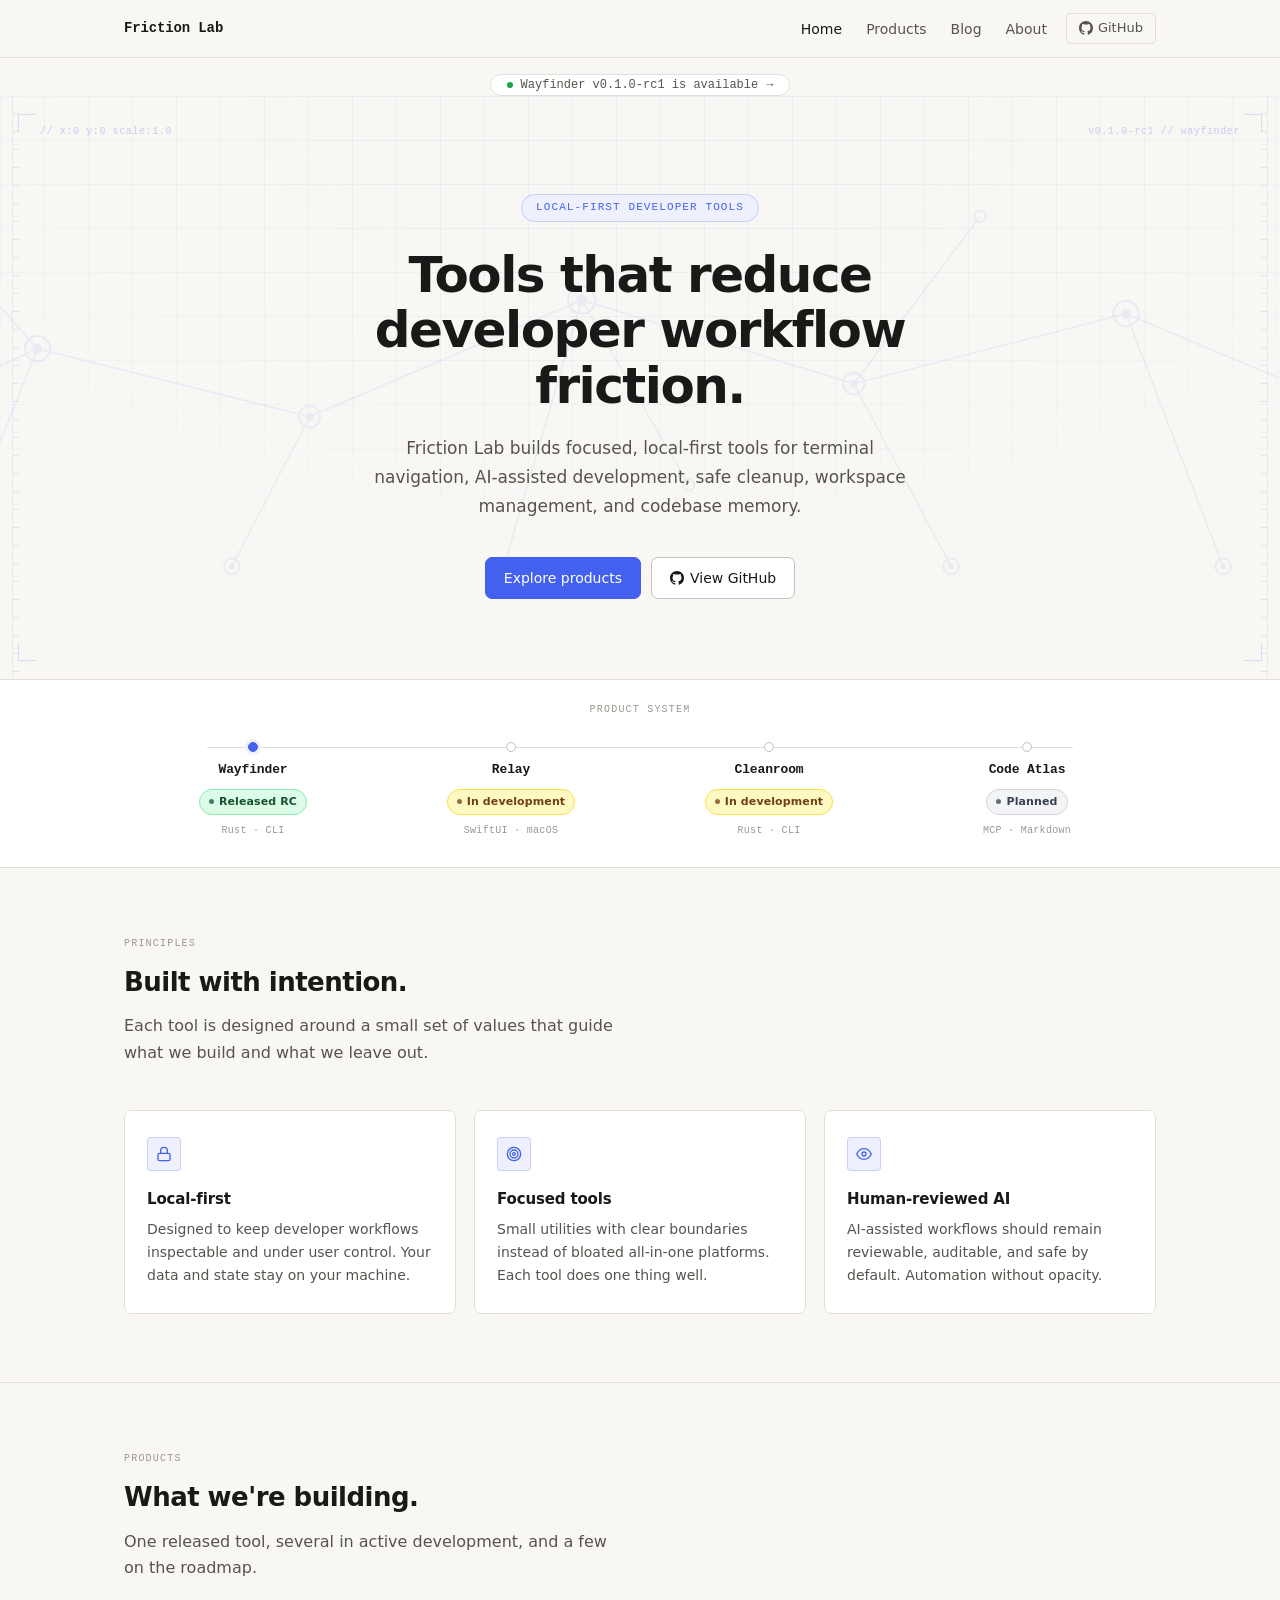
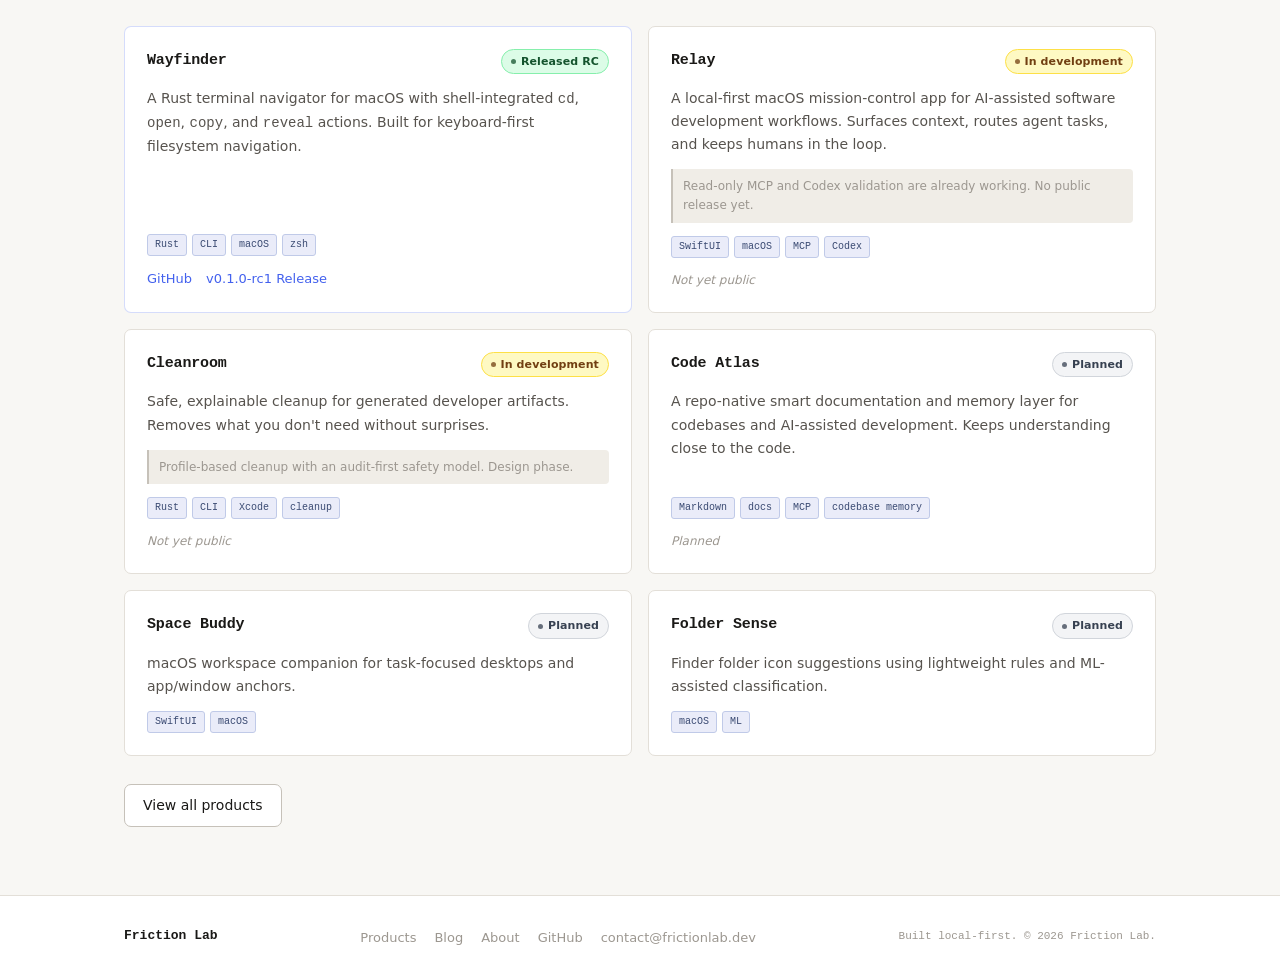
==== index.html @ 6452bd30 "Create Friction Lab static website foundation" ====
<!DOCTYPE html>
<html lang="en">
<head>
  <meta charset="UTF-8">
  <meta name="viewport" content="width=device-width, initial-scale=1.0">
  <meta name="description" content="Friction Lab builds focused, local-first developer tools for terminal navigation, AI-assisted development, safe cleanup, workspace management, and codebase memory.">
  <meta name="theme-color" content="#f8f7f4">
  <title>Friction Lab — Local-first developer tools</title>
  <link rel="icon" type="image/png" href="assets/img/favicon.png">
  <link rel="apple-touch-icon" href="assets/img/apple-touch-icon.png">
  <link rel="stylesheet" href="assets/css/styles.css">
</head>
<body>

  <!-- ===== Navigation ===== -->
  <nav class="site-nav" aria-label="Site navigation">
    <div class="container nav-inner">
      <a href="/" class="nav-brand">Friction Lab</a>

      <button class="nav-toggle" id="nav-toggle" aria-expanded="false" aria-label="Open menu">&#9776;</button>

      <ul class="nav-links" id="nav-links" role="list">
        <li><a href="/" class="active">Home</a></li>
        <li><a href="products/">Products</a></li>
        <li><a href="blog/">Blog</a></li>
        <li><a href="about/">About</a></li>
        <li>
          <a href="https://github.com/FrictionLab-Dev" class="nav-github" target="_blank" rel="noopener noreferrer">
            <svg width="14" height="14" viewBox="0 0 16 16" fill="currentColor" aria-hidden="true">
              <path d="M8 0C3.58 0 0 3.58 0 8c0 3.54 2.29 6.53 5.47 7.59.4.07.55-.17.55-.38 0-.19-.01-.82-.01-1.49-2.01.37-2.53-.49-2.69-.94-.09-.23-.48-.94-.82-1.13-.28-.15-.68-.52-.01-.53.63-.01 1.08.58 1.23.82.72 1.21 1.87.87 2.33.66.07-.52.28-.87.51-1.07-1.78-.2-3.64-.89-3.64-3.95 0-.87.31-1.59.82-2.15-.08-.2-.36-1.02.08-2.12 0 0 .67-.21 2.2.82.64-.18 1.32-.27 2-.27.68 0 1.36.09 2 .27 1.53-1.04 2.2-.82 2.2-.82.44 1.1.16 1.92.08 2.12.51.56.82 1.27.82 2.15 0 3.07-1.87 3.75-3.65 3.95.29.25.54.73.54 1.48 0 1.07-.01 1.93-.01 2.2 0 .21.15.46.55.38A8.013 8.013 0 0016 8c0-4.42-3.58-8-8-8z"/>
            </svg>
            GitHub
          </a>
        </li>
      </ul>
    </div>
  </nav>

  <!-- ===== Announcement Strip ===== -->
  <div class="announce-strip" role="banner">
    <a href="https://github.com/FrictionLab-Dev/wayfinder/releases/tag/v0.1.0-rc1"
       class="announce-strip-inner"
       target="_blank" rel="noopener noreferrer">
      <span class="announce-dot" aria-hidden="true"></span>
      Wayfinder v0.1.0-rc1 is available
      <span aria-hidden="true">→</span>
    </a>
  </div>

  <!-- ===== Hero ===== -->
  <header class="hero">
    <!-- Blueprint decorations -->
    <div class="hero-corner tl" aria-hidden="true"></div>
    <div class="hero-corner tr" aria-hidden="true"></div>
    <div class="hero-corner bl" aria-hidden="true"></div>
    <div class="hero-corner br" aria-hidden="true"></div>
    <span class="hero-dec top-left" aria-hidden="true">// x:0  y:0  scale:1.0</span>
    <span class="hero-dec top-right" aria-hidden="true">v0.1.0-rc1 // wayfinder</span>

    <!-- Side ruler tick marks -->
    <div class="hero-ruler-left" aria-hidden="true"></div>
    <div class="hero-ruler-right" aria-hidden="true"></div>

    <!-- Background workflow-node diagram -->
    <svg class="hero-bg-diagram" viewBox="0 0 1080 300" preserveAspectRatio="xMidYMid slice" aria-hidden="true" focusable="false">
      <g stroke="currentColor" stroke-width="0.8" fill="none">
        <line x1="100" y1="190" x2="230" y2="130"/>
        <line x1="230" y1="130" x2="370" y2="165"/>
        <line x1="370" y1="165" x2="510" y2="105"/>
        <line x1="510" y1="105" x2="650" y2="148"/>
        <line x1="650" y1="148" x2="790" y2="112"/>
        <line x1="790" y1="112" x2="940" y2="175"/>
        <line x1="230" y1="130" x2="185" y2="242"/>
        <line x1="370" y1="165" x2="330" y2="242"/>
        <line x1="510" y1="105" x2="470" y2="242"/>
        <line x1="650" y1="148" x2="700" y2="242"/>
        <line x1="790" y1="112" x2="840" y2="242"/>
        <line x1="230" y1="130" x2="170" y2="62"/>
        <line x1="650" y1="148" x2="715" y2="62"/>
        <line x1="510" y1="105" x2="565" y2="200"/>
      </g>
      <g stroke="currentColor" stroke-width="1" fill="none">
        <circle cx="100" cy="190" r="5.5"/>
        <circle cx="230" cy="130" r="6.5"/>
        <circle cx="370" cy="165" r="5.5"/>
        <circle cx="510" cy="105" r="7"/>
        <circle cx="650" cy="148" r="5.5"/>
        <circle cx="790" cy="112" r="6.5"/>
        <circle cx="940" cy="175" r="5.5"/>
        <circle cx="185" cy="242" r="4"/>
        <circle cx="330" cy="242" r="4"/>
        <circle cx="470" cy="242" r="4"/>
        <circle cx="700" cy="242" r="4"/>
        <circle cx="840" cy="242" r="4"/>
        <circle cx="170" cy="62"  r="3"/>
        <circle cx="715" cy="62"  r="3"/>
        <circle cx="565" cy="200" r="3"/>
      </g>
      <g fill="currentColor">
        <circle cx="100" cy="190" r="2"/>
        <circle cx="230" cy="130" r="2.5"/>
        <circle cx="370" cy="165" r="2"/>
        <circle cx="510" cy="105" r="3"/>
        <circle cx="650" cy="148" r="2"/>
        <circle cx="790" cy="112" r="2.5"/>
        <circle cx="940" cy="175" r="2"/>
        <circle cx="185" cy="242" r="1.5"/>
        <circle cx="330" cy="242" r="1.5"/>
        <circle cx="470" cy="242" r="1.5"/>
        <circle cx="700" cy="242" r="1.5"/>
        <circle cx="840" cy="242" r="1.5"/>
      </g>
    </svg>

    <div class="container">
      <div class="hero-inner">
        <span class="hero-eyebrow">local-first developer tools</span>
        <h1>Tools that reduce developer workflow friction.</h1>
        <p class="hero-sub">
          Friction Lab builds focused, local-first tools for terminal navigation,
          AI&#8209;assisted development, safe cleanup, workspace management,
          and codebase memory.
        </p>
        <div class="hero-actions">
          <a href="products/" class="btn btn-primary">Explore products</a>
          <a href="https://github.com/FrictionLab-Dev" class="btn btn-secondary" target="_blank" rel="noopener noreferrer">
            <svg width="14" height="14" viewBox="0 0 16 16" fill="currentColor" aria-hidden="true">
              <path d="M8 0C3.58 0 0 3.58 0 8c0 3.54 2.29 6.53 5.47 7.59.4.07.55-.17.55-.38 0-.19-.01-.82-.01-1.49-2.01.37-2.53-.49-2.69-.94-.09-.23-.48-.94-.82-1.13-.28-.15-.68-.52-.01-.53.63-.01 1.08.58 1.23.82.72 1.21 1.87.87 2.33.66.07-.52.28-.87.51-1.07-1.78-.2-3.64-.89-3.64-3.95 0-.87.31-1.59.82-2.15-.08-.2-.36-1.02.08-2.12 0 0 .67-.21 2.2.82.64-.18 1.32-.27 2-.27.68 0 1.36.09 2 .27 1.53-1.04 2.2-.82 2.2-.82.44 1.1.16 1.92.08 2.12.51.56.82 1.27.82 2.15 0 3.07-1.87 3.75-3.65 3.95.29.25.54.73.54 1.48 0 1.07-.01 1.93-.01 2.2 0 .21.15.46.55.38A8.013 8.013 0 0016 8c0-4.42-3.58-8-8-8z"/>
            </svg>
            View GitHub
          </a>
        </div>
      </div>
    </div>
  </header>

  <!-- ===== Toolchain Band ===== -->
  <section class="toolchain-band" aria-label="Product system overview">
    <div class="container">
      <p class="toolchain-label">Product system</p>
      <div class="toolchain-track">
        <div class="toolchain-track-line" aria-hidden="true"></div>
        <div class="toolchain-nodes" role="list">

          <div class="toolchain-node tc-released" role="listitem">
            <div class="tc-dot" aria-hidden="true"></div>
            <span class="tc-name">Wayfinder</span>
            <span class="pill pill-rc">Released RC</span>
            <span class="tc-type">Rust · CLI</span>
          </div>

          <div class="toolchain-node" role="listitem">
            <div class="tc-dot" aria-hidden="true"></div>
            <span class="tc-name">Relay</span>
            <span class="pill pill-dev">In development</span>
            <span class="tc-type">SwiftUI · macOS</span>
          </div>

          <div class="toolchain-node" role="listitem">
            <div class="tc-dot" aria-hidden="true"></div>
            <span class="tc-name">Cleanroom</span>
            <span class="pill pill-dev">In development</span>
            <span class="tc-type">Rust · CLI</span>
          </div>

          <div class="toolchain-node" role="listitem">
            <div class="tc-dot" aria-hidden="true"></div>
            <span class="tc-name">Code Atlas</span>
            <span class="pill pill-planned">Planned</span>
            <span class="tc-type">MCP · Markdown</span>
          </div>

        </div>
      </div>
    </div>
  </section>

  <main>

    <!-- ===== Principles ===== -->
    <section class="section">
      <div class="container">
        <p class="section-label">Principles</p>
        <h2 class="section-title">Built with intention.</h2>
        <p class="section-sub">Each tool is designed around a small set of values that guide what we build and what we leave out.</p>

        <div class="principles-grid">

          <article class="principle-card">
            <div class="principle-icon" aria-hidden="true">
              <!-- Lock icon -->
              <svg width="16" height="16" viewBox="0 0 24 24" fill="none" stroke="currentColor" stroke-width="2" stroke-linecap="round" stroke-linejoin="round">
                <rect x="3" y="11" width="18" height="11" rx="2" ry="2"/>
                <path d="M7 11V7a5 5 0 0 1 10 0v4"/>
              </svg>
            </div>
            <h3 class="principle-title">Local-first</h3>
            <p class="principle-desc">Designed to keep developer workflows inspectable and under user control. Your data and state stay on your machine.</p>
          </article>

          <article class="principle-card">
            <div class="principle-icon" aria-hidden="true">
              <!-- Target icon -->
              <svg width="16" height="16" viewBox="0 0 24 24" fill="none" stroke="currentColor" stroke-width="2" stroke-linecap="round" stroke-linejoin="round">
                <circle cx="12" cy="12" r="10"/>
                <circle cx="12" cy="12" r="6"/>
                <circle cx="12" cy="12" r="2"/>
              </svg>
            </div>
            <h3 class="principle-title">Focused tools</h3>
            <p class="principle-desc">Small utilities with clear boundaries instead of bloated all-in-one platforms. Each tool does one thing well.</p>
          </article>

          <article class="principle-card">
            <div class="principle-icon" aria-hidden="true">
              <!-- Eye / review icon -->
              <svg width="16" height="16" viewBox="0 0 24 24" fill="none" stroke="currentColor" stroke-width="2" stroke-linecap="round" stroke-linejoin="round">
                <path d="M1 12s4-8 11-8 11 8 11 8-4 8-11 8-11-8-11-8z"/>
                <circle cx="12" cy="12" r="3"/>
              </svg>
            </div>
            <h3 class="principle-title">Human-reviewed AI</h3>
            <p class="principle-desc">AI-assisted workflows should remain reviewable, auditable, and safe by default. Automation without opacity.</p>
          </article>

        </div>
      </div>
    </section>

    <!-- ===== Products ===== -->
    <section class="section">
      <div class="container">
        <p class="section-label">Products</p>
        <h2 class="section-title">What we're building.</h2>
        <p class="section-sub">One released tool, several in active development, and a few on the roadmap.</p>

        <!-- Main grid: Wayfinder + Relay, then Cleanroom + Code Atlas -->
        <div class="product-grid">

          <!-- Wayfinder — Released RC -->
          <article class="product-card featured">
            <div class="card-head">
              <span class="product-name">Wayfinder</span>
              <span class="pill pill-rc">Released RC</span>
            </div>
            <p class="product-desc">
              A Rust terminal navigator for macOS with shell-integrated
              <code class="mono">cd</code>, <code class="mono">open</code>,
              <code class="mono">copy</code>, and <code class="mono">reveal</code> actions.
              Built for keyboard-first filesystem navigation.
            </p>
            <div class="product-tags">
              <span class="tag">Rust</span>
              <span class="tag">CLI</span>
              <span class="tag">macOS</span>
              <span class="tag">zsh</span>
            </div>
            <div class="product-links">
              <a href="https://github.com/FrictionLab-Dev/wayfinder" class="product-link" target="_blank" rel="noopener noreferrer">GitHub</a>
              <a href="https://github.com/FrictionLab-Dev/wayfinder/releases/tag/v0.1.0-rc1" class="product-link" target="_blank" rel="noopener noreferrer">v0.1.0&#8209;rc1 Release</a>
            </div>
          </article>

          <!-- Relay — In development -->
          <article class="product-card">
            <div class="card-head">
              <span class="product-name">Relay</span>
              <span class="pill pill-dev">In development</span>
            </div>
            <p class="product-desc">
              A local-first macOS mission-control app for AI-assisted software development workflows.
              Surfaces context, routes agent tasks, and keeps humans in the loop.
            </p>
            <p class="product-note">Read-only MCP and Codex validation are already working. No public release yet.</p>
            <div class="product-tags">
              <span class="tag">SwiftUI</span>
              <span class="tag">macOS</span>
              <span class="tag">MCP</span>
              <span class="tag">Codex</span>
            </div>
            <div class="product-links">
              <span class="product-link-muted">Not yet public</span>
            </div>
          </article>

          <!-- Cleanroom — In development -->
          <article class="product-card">
            <div class="card-head">
              <span class="product-name">Cleanroom</span>
              <span class="pill pill-dev">In development</span>
            </div>
            <p class="product-desc">
              Safe, explainable cleanup for generated developer artifacts. Removes what you don't need without surprises.
            </p>
            <p class="product-note">Profile-based cleanup with an audit-first safety model. Design phase.</p>
            <div class="product-tags">
              <span class="tag">Rust</span>
              <span class="tag">CLI</span>
              <span class="tag">Xcode</span>
              <span class="tag">cleanup</span>
            </div>
            <div class="product-links">
              <span class="product-link-muted">Not yet public</span>
            </div>
          </article>

          <!-- Code Atlas — Planned -->
          <article class="product-card">
            <div class="card-head">
              <span class="product-name">Code Atlas</span>
              <span class="pill pill-planned">Planned</span>
            </div>
            <p class="product-desc">
              A repo-native smart documentation and memory layer for codebases and AI-assisted development.
              Keeps understanding close to the code.
            </p>
            <div class="product-tags">
              <span class="tag">Markdown</span>
              <span class="tag">docs</span>
              <span class="tag">MCP</span>
              <span class="tag">codebase memory</span>
            </div>
            <div class="product-links">
              <span class="product-link-muted">Planned</span>
            </div>
          </article>

        </div>

        <!-- Minor grid: Space Buddy + Folder Sense -->
        <div class="product-grid-minor">

          <article class="product-card">
            <div class="card-head">
              <span class="product-name">Space Buddy</span>
              <span class="pill pill-planned">Planned</span>
            </div>
            <p class="product-desc">
              macOS workspace companion for task-focused desktops and app/window anchors.
            </p>
            <div class="product-tags">
              <span class="tag">SwiftUI</span>
              <span class="tag">macOS</span>
            </div>
          </article>

          <article class="product-card">
            <div class="card-head">
              <span class="product-name">Folder Sense</span>
              <span class="pill pill-planned">Planned</span>
            </div>
            <p class="product-desc">
              Finder folder icon suggestions using lightweight rules and ML-assisted classification.
            </p>
            <div class="product-tags">
              <span class="tag">macOS</span>
              <span class="tag">ML</span>
            </div>
          </article>

        </div>

        <p style="margin-top:28px;">
          <a href="products/" class="btn btn-secondary">View all products</a>
        </p>
      </div>
    </section>

  </main>

  <!-- ===== Footer ===== -->
  <footer class="site-footer">
    <div class="container footer-inner">
      <span class="footer-brand">Friction Lab</span>
      <ul class="footer-links" role="list">
        <li><a href="products/">Products</a></li>
        <li><a href="blog/">Blog</a></li>
        <li><a href="about/">About</a></li>
        <li><a href="https://github.com/FrictionLab-Dev" target="_blank" rel="noopener noreferrer">GitHub</a></li>
        <li><a href="mailto:contact@frictionlab.dev">contact@frictionlab.dev</a></li>
      </ul>
      <p class="footer-meta">Built local-first. &copy; 2026 Friction Lab.</p>
    </div>
  </footer>

  <script src="assets/js/main.js"></script>
</body>
</html>
---- assets/css/styles.css ----
/* =========================================
   Friction Lab — styles.css
   Shared stylesheet for frictionlab.dev
   ========================================= */

:root {
  /* Surfaces */
  --bg:           #f8f7f4;
  --surface:      #ffffff;
  --surface-alt:  #f0ede7;

  /* Borders */
  --border:       #e3dfd8;
  --border-strong:#c6c1b9;

  /* Text */
  --text-primary:   #1a1917;
  --text-secondary: #57534e;
  --text-muted:     #9c9790;

  /* Accent */
  --accent:        #4361ee;
  --accent-hover:  #3451d4;
  --accent-subtle: #eef0fd;
  --accent-border: rgba(67, 97, 238, 0.22);

  /* Grid overlay */
  --grid-line: rgba(67, 97, 238, 0.065);

  /* Status — Released RC */
  --rc-bg:     #dcfce7;
  --rc-text:   #14532d;
  --rc-border: #86efac;

  /* Status — In development */
  --dev-bg:     #fef9c3;
  --dev-text:   #713f12;
  --dev-border: #fde047;

  /* Status — Planned */
  --planned-bg:     #f3f4f6;
  --planned-text:   #374151;
  --planned-border: #d1d5db;

  /* Typography */
  --font-sans: -apple-system, BlinkMacSystemFont, 'Segoe UI', system-ui, sans-serif;
  --font-mono: 'SF Mono', 'Fira Code', 'Cascadia Code', Menlo, monospace;

  /* Shape */
  --radius:    7px;
  --radius-sm: 4px;

  /* Layout */
  --max-w:  1080px;
  --nav-h:  58px;
}

/* ---- Reset ---- */
*, *::before, *::after { box-sizing: border-box; margin: 0; padding: 0; }
html { scroll-behavior: smooth; }
body {
  font-family: var(--font-sans);
  font-size: 16px;
  line-height: 1.6;
  color: var(--text-primary);
  background: var(--bg);
  -webkit-font-smoothing: antialiased;
}
img   { max-width: 100%; display: block; }
ul    { list-style: none; }
a     { color: var(--accent); text-decoration: none; }
a:hover { text-decoration: underline; }

/* ---- Container ---- */
.container {
  max-width: var(--max-w);
  margin: 0 auto;
  padding: 0 24px;
}

/* ==================
   Navigation
   ================== */
.site-nav {
  height: var(--nav-h);
  background: rgba(248, 247, 244, 0.94);
  backdrop-filter: blur(10px);
  -webkit-backdrop-filter: blur(10px);
  border-bottom: 1px solid var(--border);
  position: sticky;
  top: 0;
  z-index: 200;
}
.nav-inner {
  display: flex;
  align-items: center;
  justify-content: space-between;
  height: 100%;
}

.nav-brand {
  font-family: var(--font-mono);
  font-size: 14px;
  font-weight: 600;
  color: var(--text-primary);
  letter-spacing: -0.01em;
  flex-shrink: 0;
}
.nav-brand:hover { text-decoration: none; color: var(--accent); }

.nav-links {
  display: flex;
  align-items: center;
  gap: 2px;
}
.nav-links a {
  font-size: 14px;
  color: var(--text-secondary);
  padding: 5px 11px;
  border-radius: var(--radius-sm);
  transition: color 0.12s, background 0.12s;
}
.nav-links a:hover {
  color: var(--text-primary);
  background: var(--surface-alt);
  text-decoration: none;
}
.nav-links a.active {
  color: var(--text-primary);
  font-weight: 500;
}
.nav-github {
  display: inline-flex !important;
  align-items: center;
  gap: 5px;
  border: 1px solid var(--border) !important;
  border-radius: var(--radius-sm) !important;
  padding: 4px 12px !important;
  font-size: 13px !important;
  margin-left: 6px;
  transition: border-color 0.12s;
}
.nav-github:hover { border-color: var(--border-strong) !important; }
.nav-github svg  { flex-shrink: 0; }

.nav-toggle {
  display: none;
  background: none;
  border: 1px solid var(--border);
  border-radius: var(--radius-sm);
  cursor: pointer;
  padding: 6px 9px;
  color: var(--text-primary);
  line-height: 1;
}

/* ==================
   Announcement Strip
   ================== */
.announce-strip {
  background: transparent;
  padding: 12px 0 0;
  text-align: center;
}
.announce-strip-inner {
  display: inline-flex;
  align-items: center;
  gap: 8px;
  font-family: var(--font-mono);
  font-size: 12px;
  color: var(--text-secondary);
  padding: 4px 16px;
  border: 1px solid var(--border);
  border-radius: 20px;
  background: var(--surface);
  text-decoration: none;
  transition: border-color 0.13s, color 0.13s, background 0.13s;
  line-height: 1;
}
.announce-strip-inner:hover {
  border-color: rgba(67, 97, 238, 0.35);
  background: var(--accent-subtle);
  color: var(--accent);
  text-decoration: none;
}
.announce-dot {
  display: inline-block;
  width: 6px;
  height: 6px;
  border-radius: 50%;
  background: #16a34a;
  flex-shrink: 0;
}

/* ==================
   Hero
   ================== */
.hero {
  padding: 96px 0 80px;
  position: relative;
  overflow: hidden;
  border-bottom: 1px solid var(--border);
}

/* Blueprint grid */
.hero::before {
  content: '';
  position: absolute;
  inset: 0;
  background-image:
    linear-gradient(var(--grid-line) 1px, transparent 1px),
    linear-gradient(90deg, var(--grid-line) 1px, transparent 1px);
  background-size: 44px 44px;
  mask-image: radial-gradient(ellipse 85% 100% at 50% 0%, black 25%, transparent 100%);
  -webkit-mask-image: radial-gradient(ellipse 85% 100% at 50% 0%, black 25%, transparent 100%);
  pointer-events: none;
}

/* Corner bracket decorations */
.hero-corner {
  position: absolute;
  pointer-events: none;
  width: 18px;
  height: 18px;
  border-color: rgba(67, 97, 238, 0.18);
  border-style: solid;
}
.hero-corner.tl { top: 18px; left: 18px; border-width: 1px 0 0 1px; }
.hero-corner.tr { top: 18px; right: 18px; border-width: 1px 1px 0 0; }
.hero-corner.bl { bottom: 18px; left: 18px; border-width: 0 0 1px 1px; }
.hero-corner.br { bottom: 18px; right: 18px; border-width: 0 1px 1px 0; }

/* Background workflow-node diagram */
.hero-bg-diagram {
  position: absolute;
  inset: 0;
  width: 100%;
  height: 100%;
  color: var(--accent);
  opacity: 0.08;
  pointer-events: none;
  z-index: 0;
}

/* Side ruler tick marks */
.hero-ruler-left,
.hero-ruler-right {
  position: absolute;
  top: 0;
  bottom: 0;
  width: 0;
  pointer-events: none;
  z-index: 0;
}
.hero-ruler-left  { left: 12px; }
.hero-ruler-right { right: 12px; }

.hero-ruler-left::before,
.hero-ruler-right::before {
  content: '';
  position: absolute;
  top: 0;
  bottom: 0;
  width: 1px;
  background: rgba(67, 97, 238, 0.09);
}
.hero-ruler-left::before  { left: 0; }
.hero-ruler-right::before { right: 0; }

.hero-ruler-left::after,
.hero-ruler-right::after {
  content: '';
  position: absolute;
  top: 0;
  bottom: 0;
  width: 6px;
  background-image: repeating-linear-gradient(
    to bottom,
    transparent 0px,
    transparent 17px,
    rgba(67, 97, 238, 0.13) 17px,
    rgba(67, 97, 238, 0.13) 18px
  );
}
.hero-ruler-left::after  { left: 1px; }
.hero-ruler-right::after { right: 1px; }

/* Engineering label decorations */
.hero-dec {
  position: absolute;
  pointer-events: none;
  font-family: var(--font-mono);
  font-size: 10px;
  color: rgba(67, 97, 238, 0.28);
  letter-spacing: 0.06em;
  user-select: none;
}
.hero-dec.top-left  { top: 28px; left: 40px; }
.hero-dec.top-right { top: 28px; right: 40px; }

.hero-inner {
  position: relative;
  z-index: 1;
  text-align: center;
  max-width: 700px;
  margin: 0 auto;
}
.hero-eyebrow {
  display: inline-block;
  font-family: var(--font-mono);
  font-size: 11px;
  letter-spacing: 0.1em;
  text-transform: uppercase;
  color: var(--accent);
  background: var(--accent-subtle);
  border: 1px solid var(--accent-border);
  border-radius: 20px;
  padding: 4px 14px;
  margin-bottom: 26px;
}
.hero h1 {
  font-size: clamp(30px, 4.6vw, 50px);
  font-weight: 700;
  letter-spacing: -0.03em;
  line-height: 1.11;
  color: var(--text-primary);
  margin-bottom: 20px;
}
.hero-sub {
  font-size: 17px;
  line-height: 1.7;
  color: var(--text-secondary);
  max-width: 540px;
  margin: 0 auto 36px;
}
.hero-actions {
  display: flex;
  gap: 10px;
  justify-content: center;
  flex-wrap: wrap;
}

/* ==================
   Buttons
   ================== */
.btn {
  display: inline-flex;
  align-items: center;
  gap: 6px;
  padding: 9px 18px;
  border-radius: var(--radius);
  font-size: 14px;
  font-weight: 500;
  cursor: pointer;
  transition: background 0.12s, border-color 0.12s, color 0.12s;
  text-decoration: none;
  border: 1px solid transparent;
}
.btn:hover { text-decoration: none; }
.btn-primary {
  background: var(--accent);
  color: #fff;
  border-color: var(--accent);
}
.btn-primary:hover { background: var(--accent-hover); border-color: var(--accent-hover); }
.btn-secondary {
  background: var(--surface);
  color: var(--text-primary);
  border-color: var(--border-strong);
}
.btn-secondary:hover { background: var(--surface-alt); }

/* ==================
   Sections
   ================== */
.section { padding: 68px 0; }
.section + .section { border-top: 1px solid var(--border); }

.section-label {
  font-family: var(--font-mono);
  font-size: 10px;
  letter-spacing: 0.12em;
  text-transform: uppercase;
  color: var(--text-muted);
  margin-bottom: 10px;
}
.section-title {
  font-size: 26px;
  font-weight: 700;
  letter-spacing: -0.02em;
  color: var(--text-primary);
  margin-bottom: 10px;
}
.section-sub {
  font-size: 16px;
  color: var(--text-secondary);
  max-width: 500px;
  margin-bottom: 44px;
  line-height: 1.65;
}

/* ==================
   Status Pills
   ================== */
.pill {
  display: inline-flex;
  align-items: center;
  gap: 5px;
  font-size: 11px;
  font-weight: 600;
  letter-spacing: 0.01em;
  padding: 3px 9px;
  border-radius: 20px;
  white-space: nowrap;
  flex-shrink: 0;
}
.pill::before {
  content: '';
  width: 5px;
  height: 5px;
  border-radius: 50%;
  background: currentColor;
  opacity: 0.75;
}
.pill-rc      { background: var(--rc-bg);      color: var(--rc-text);      border: 1px solid var(--rc-border); }
.pill-dev     { background: var(--dev-bg);     color: var(--dev-text);     border: 1px solid var(--dev-border); }
.pill-planned { background: var(--planned-bg); color: var(--planned-text); border: 1px solid var(--planned-border); }

/* ==================
   Principle Cards
   ================== */
.principles-grid {
  display: grid;
  grid-template-columns: repeat(3, 1fr);
  gap: 18px;
}
.principle-card {
  background: var(--surface);
  border: 1px solid var(--border);
  border-radius: var(--radius);
  padding: 26px 22px;
}
.principle-icon {
  width: 34px;
  height: 34px;
  background: var(--accent-subtle);
  border: 1px solid var(--accent-border);
  border-radius: var(--radius-sm);
  margin-bottom: 16px;
  display: flex;
  align-items: center;
  justify-content: center;
  color: var(--accent);
}
.principle-title {
  font-size: 15px;
  font-weight: 600;
  color: var(--text-primary);
  letter-spacing: -0.01em;
  margin-bottom: 7px;
}
.principle-desc {
  font-size: 14px;
  line-height: 1.65;
  color: var(--text-secondary);
}

/* ==================
   Product Cards (home)
   ================== */
.product-grid {
  display: grid;
  grid-template-columns: repeat(2, 1fr);
  gap: 16px;
}
.product-grid-minor {
  display: grid;
  grid-template-columns: repeat(2, 1fr);
  gap: 16px;
  margin-top: 16px;
}
.product-card {
  background: var(--surface);
  border: 1px solid var(--border);
  border-radius: var(--radius);
  padding: 22px;
  display: flex;
  flex-direction: column;
  gap: 13px;
  transition: border-color 0.12s;
}
.product-card:hover { border-color: var(--border-strong); }

/* Featured (released) card gets a subtle accent tint */
.product-card.featured {
  border-color: var(--accent-border);
}
.product-card.featured:hover { border-color: rgba(67, 97, 238, 0.36); }

.card-head {
  display: flex;
  align-items: flex-start;
  justify-content: space-between;
  gap: 10px;
}
.product-name {
  font-family: var(--font-mono);
  font-size: 15px;
  font-weight: 600;
  color: var(--text-primary);
  letter-spacing: -0.01em;
}
.product-desc {
  font-size: 14px;
  line-height: 1.65;
  color: var(--text-secondary);
  flex: 1;
}
.product-note {
  font-size: 12px;
  color: var(--text-muted);
  padding: 8px 10px;
  background: var(--surface-alt);
  border-left: 2px solid var(--border-strong);
  border-radius: 0 var(--radius-sm) var(--radius-sm) 0;
  line-height: 1.55;
}
.product-tags {
  display: flex;
  flex-wrap: wrap;
  gap: 5px;
}
.tag {
  font-family: var(--font-mono);
  font-size: 10px;
  color: #3a4a72;
  background: #eaecf9;
  border: 1px solid #c0cae8;
  border-radius: 3px;
  padding: 2px 7px;
}
.product-links {
  display: flex;
  gap: 14px;
  align-items: center;
  flex-wrap: wrap;
  margin-top: auto;
}
.product-link { font-size: 13px; color: var(--accent); font-weight: 500; }
.product-link:hover { color: var(--accent-hover); }
.product-link-muted { font-size: 12px; color: var(--text-muted); font-style: italic; }

/* ==================
   Toolchain Band
   ================== */
.toolchain-band {
  background: var(--surface);
  border-bottom: 1px solid var(--border);
  padding: 22px 0 26px;
}
.toolchain-label {
  font-family: var(--font-mono);
  font-size: 10px;
  letter-spacing: 0.12em;
  text-transform: uppercase;
  color: var(--text-muted);
  text-align: center;
  margin-bottom: 20px;
}
.toolchain-track {
  position: relative;
  overflow-x: auto;
  padding-bottom: 2px;
}
.toolchain-track-line {
  position: absolute;
  top: 9px;
  left: 8%;
  right: 8%;
  height: 1px;
  background: var(--border);
  pointer-events: none;
}
.toolchain-nodes {
  display: flex;
  justify-content: center;
  gap: 0;
  min-width: 480px;
  padding-top: 4px;
}
.toolchain-node {
  display: flex;
  flex-direction: column;
  align-items: center;
  gap: 8px;
  flex: 1;
  padding: 0 8px;
}
.tc-dot {
  width: 10px;
  height: 10px;
  border-radius: 50%;
  border: 1.5px solid var(--border-strong);
  background: var(--surface);
  position: relative;
  z-index: 1;
  flex-shrink: 0;
}
.toolchain-node.tc-released .tc-dot {
  border-color: var(--accent);
  background: var(--accent);
  box-shadow: 0 0 0 3px var(--accent-subtle);
}
.tc-name {
  font-family: var(--font-mono);
  font-size: 13px;
  font-weight: 600;
  color: var(--text-primary);
  letter-spacing: -0.01em;
}
.tc-type {
  font-family: var(--font-mono);
  font-size: 10px;
  color: var(--text-muted);
  letter-spacing: 0.03em;
}

/* ==================
   Products Page — Detail Cards
   ================== */
.product-detail-card {
  background: var(--surface);
  border: 1px solid var(--border);
  border-radius: var(--radius);
  padding: 28px;
  display: flex;
  flex-direction: column;
  gap: 14px;
  transition: border-color 0.12s;
}
.product-detail-card + .product-detail-card { margin-top: 16px; }
.product-detail-card:hover { border-color: var(--border-strong); }
.product-detail-card.featured { border-color: var(--accent-border); }
.product-detail-card.featured:hover { border-color: rgba(67, 97, 238, 0.38); }

.product-detail-head {
  display: flex;
  align-items: center;
  gap: 14px;
  flex-wrap: wrap;
}
.product-detail-name {
  font-family: var(--font-mono);
  font-size: 18px;
  font-weight: 600;
  color: var(--text-primary);
  letter-spacing: -0.02em;
}
.product-detail-desc {
  font-size: 15px;
  line-height: 1.7;
  color: var(--text-secondary);
}
.product-detail-note {
  font-size: 13px;
  color: var(--text-muted);
  padding: 10px 14px;
  background: var(--surface-alt);
  border-left: 2px solid var(--border-strong);
  border-radius: 0 var(--radius-sm) var(--radius-sm) 0;
  line-height: 1.6;
}

/* ==================
   Page Hero (inner pages)
   ================== */
.page-hero {
  padding: 52px 0 44px;
  border-bottom: 1px solid var(--border);
  background: var(--surface);
}
.page-eyebrow {
  font-family: var(--font-mono);
  font-size: 10px;
  letter-spacing: 0.12em;
  text-transform: uppercase;
  color: var(--text-muted);
  margin-bottom: 10px;
}
.page-hero h1 {
  font-size: 34px;
  font-weight: 700;
  letter-spacing: -0.025em;
  color: var(--text-primary);
  margin-bottom: 10px;
}
.page-hero-sub {
  font-size: 16px;
  color: var(--text-secondary);
  max-width: 520px;
  line-height: 1.65;
}

/* ==================
   Blog
   ================== */
.blog-list { display: flex; flex-direction: column; }
.blog-item {
  background: var(--surface);
  border: 1px solid var(--border);
  border-radius: var(--radius);
  padding: 18px 22px;
  display: flex;
  align-items: center;
  justify-content: space-between;
  gap: 16px;
  margin-bottom: 8px;
  transition: border-color 0.12s;
}
.blog-item:hover { border-color: var(--border-strong); }
.blog-item-title {
  font-size: 15px;
  font-weight: 500;
  color: var(--text-primary);
  margin-bottom: 4px;
}
.blog-item-topic {
  font-size: 13px;
  color: var(--text-muted);
  font-family: var(--font-mono);
}
.badge-soon {
  display: inline-block;
  font-family: var(--font-mono);
  font-size: 10px;
  font-weight: 600;
  color: var(--text-muted);
  background: var(--surface-alt);
  border: 1px solid var(--border);
  border-radius: 3px;
  padding: 3px 9px;
  letter-spacing: 0.04em;
  text-transform: uppercase;
  white-space: nowrap;
}

/* ==================
   About
   ================== */
.about-layout {
  display: grid;
  grid-template-columns: 1.65fr 1fr;
  gap: 56px;
  align-items: start;
}
.about-content p {
  font-size: 16px;
  line-height: 1.8;
  color: var(--text-secondary);
  margin-bottom: 16px;
}
.about-content p:last-child { margin-bottom: 0; }
.about-sidebar-label {
  font-family: var(--font-mono);
  font-size: 10px;
  letter-spacing: 0.12em;
  text-transform: uppercase;
  color: var(--text-muted);
  margin-bottom: 14px;
}
.values-list {
  display: flex;
  flex-direction: column;
  gap: 10px;
  margin-bottom: 32px;
}
.values-list li {
  display: flex;
  align-items: flex-start;
  gap: 9px;
  font-size: 14px;
  color: var(--text-secondary);
  line-height: 1.5;
}
.values-list li::before {
  content: '—';
  color: var(--accent);
  font-family: var(--font-mono);
  flex-shrink: 0;
  margin-top: 1px;
}
.contact-block { margin-top: 36px; }
.contact-block p { font-size: 14px; color: var(--text-secondary); margin-bottom: 6px; }
.contact-block a { color: var(--accent); }

/* ==================
   Footer
   ================== */
.site-footer {
  border-top: 1px solid var(--border);
  background: var(--surface);
  padding: 28px 0;
}
.footer-inner {
  display: flex;
  align-items: center;
  justify-content: space-between;
  gap: 20px;
  flex-wrap: wrap;
}
.footer-brand {
  font-family: var(--font-mono);
  font-size: 13px;
  font-weight: 600;
  color: var(--text-primary);
}
.footer-links { display: flex; gap: 18px; }
.footer-links a { font-size: 13px; color: var(--text-muted); transition: color 0.12s; }
.footer-links a:hover { color: var(--text-primary); text-decoration: none; }
.footer-meta {
  font-family: var(--font-mono);
  font-size: 11px;
  color: var(--text-muted);
  text-align: right;
}

/* ==================
   Utilities
   ================== */
.mono { font-family: var(--font-mono); }
.text-muted { color: var(--text-muted); }

/* ==================
   Responsive
   ================== */
@media (max-width: 800px) {
  .principles-grid           { grid-template-columns: 1fr; gap: 14px; }
  .product-grid              { grid-template-columns: 1fr; }
  .product-grid-minor        { grid-template-columns: 1fr; }
  .about-layout              { grid-template-columns: 1fr; gap: 36px; }

  /* Mobile nav */
  .nav-links {
    display: none;
    position: absolute;
    top: var(--nav-h);
    left: 0; right: 0;
    background: var(--bg);
    border-bottom: 1px solid var(--border);
    flex-direction: column;
    align-items: flex-start;
    padding: 14px 20px;
    gap: 2px;
  }
  .nav-links.open { display: flex; }
  .site-nav  { position: relative; }
  .nav-toggle { display: block; }
  .nav-github { margin-left: 0 !important; }

  .hero { padding: 60px 0 52px; }
  .hero-dec { display: none; }
  .hero-corner { display: none; }
  .hero-ruler-left { display: none; }
  .hero-ruler-right { display: none; }
  .hero-bg-diagram { opacity: 0.04; }

  .blog-item { flex-direction: column; align-items: flex-start; }
  .footer-inner { flex-direction: column; text-align: center; }
  .footer-links { justify-content: center; }
  .footer-meta  { text-align: center; }
}

@media (max-width: 480px) {
  .container { padding: 0 16px; }
  .hero-actions { flex-direction: column; align-items: center; }
  .section { padding: 52px 0; }
  .page-hero { padding: 36px 0 30px; }
  .page-hero h1 { font-size: 26px; }
  .section-title { font-size: 22px; }
  .announce-strip-inner { font-size: 11px; padding: 4px 12px; }
}
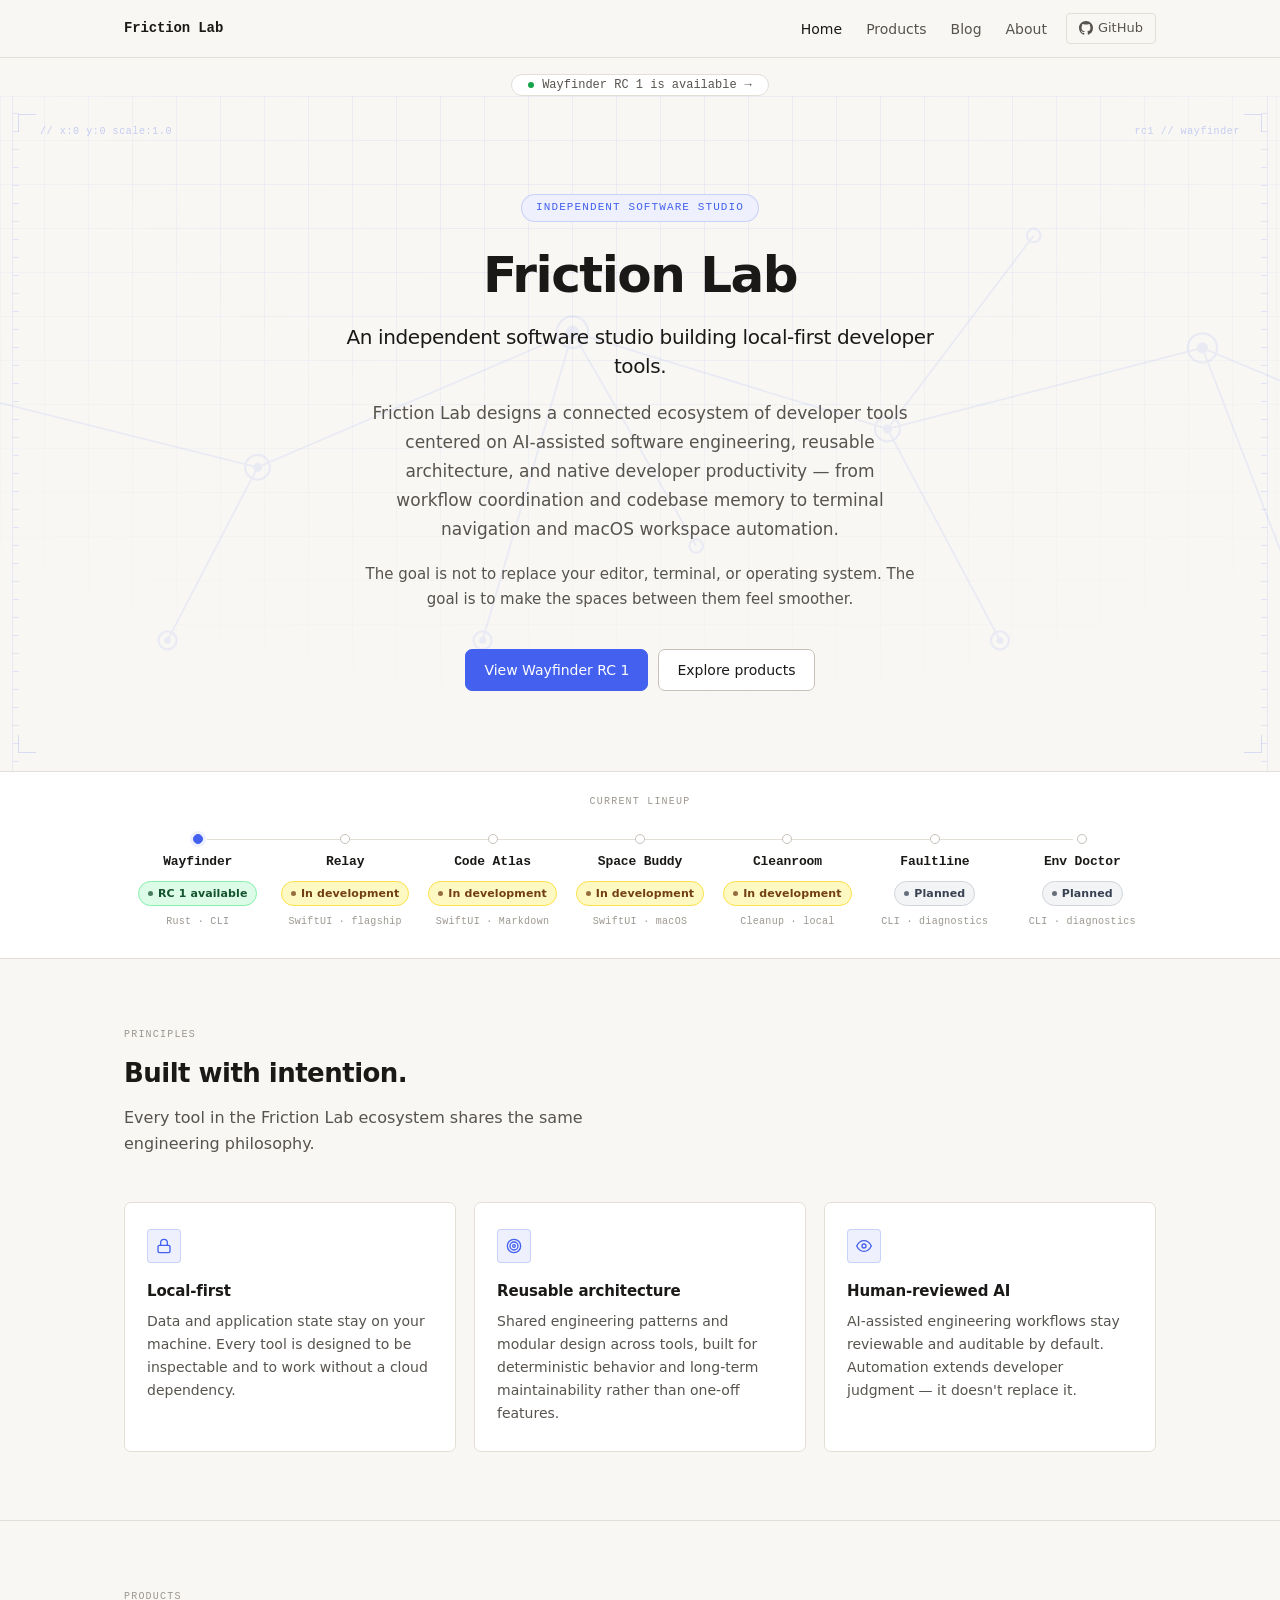
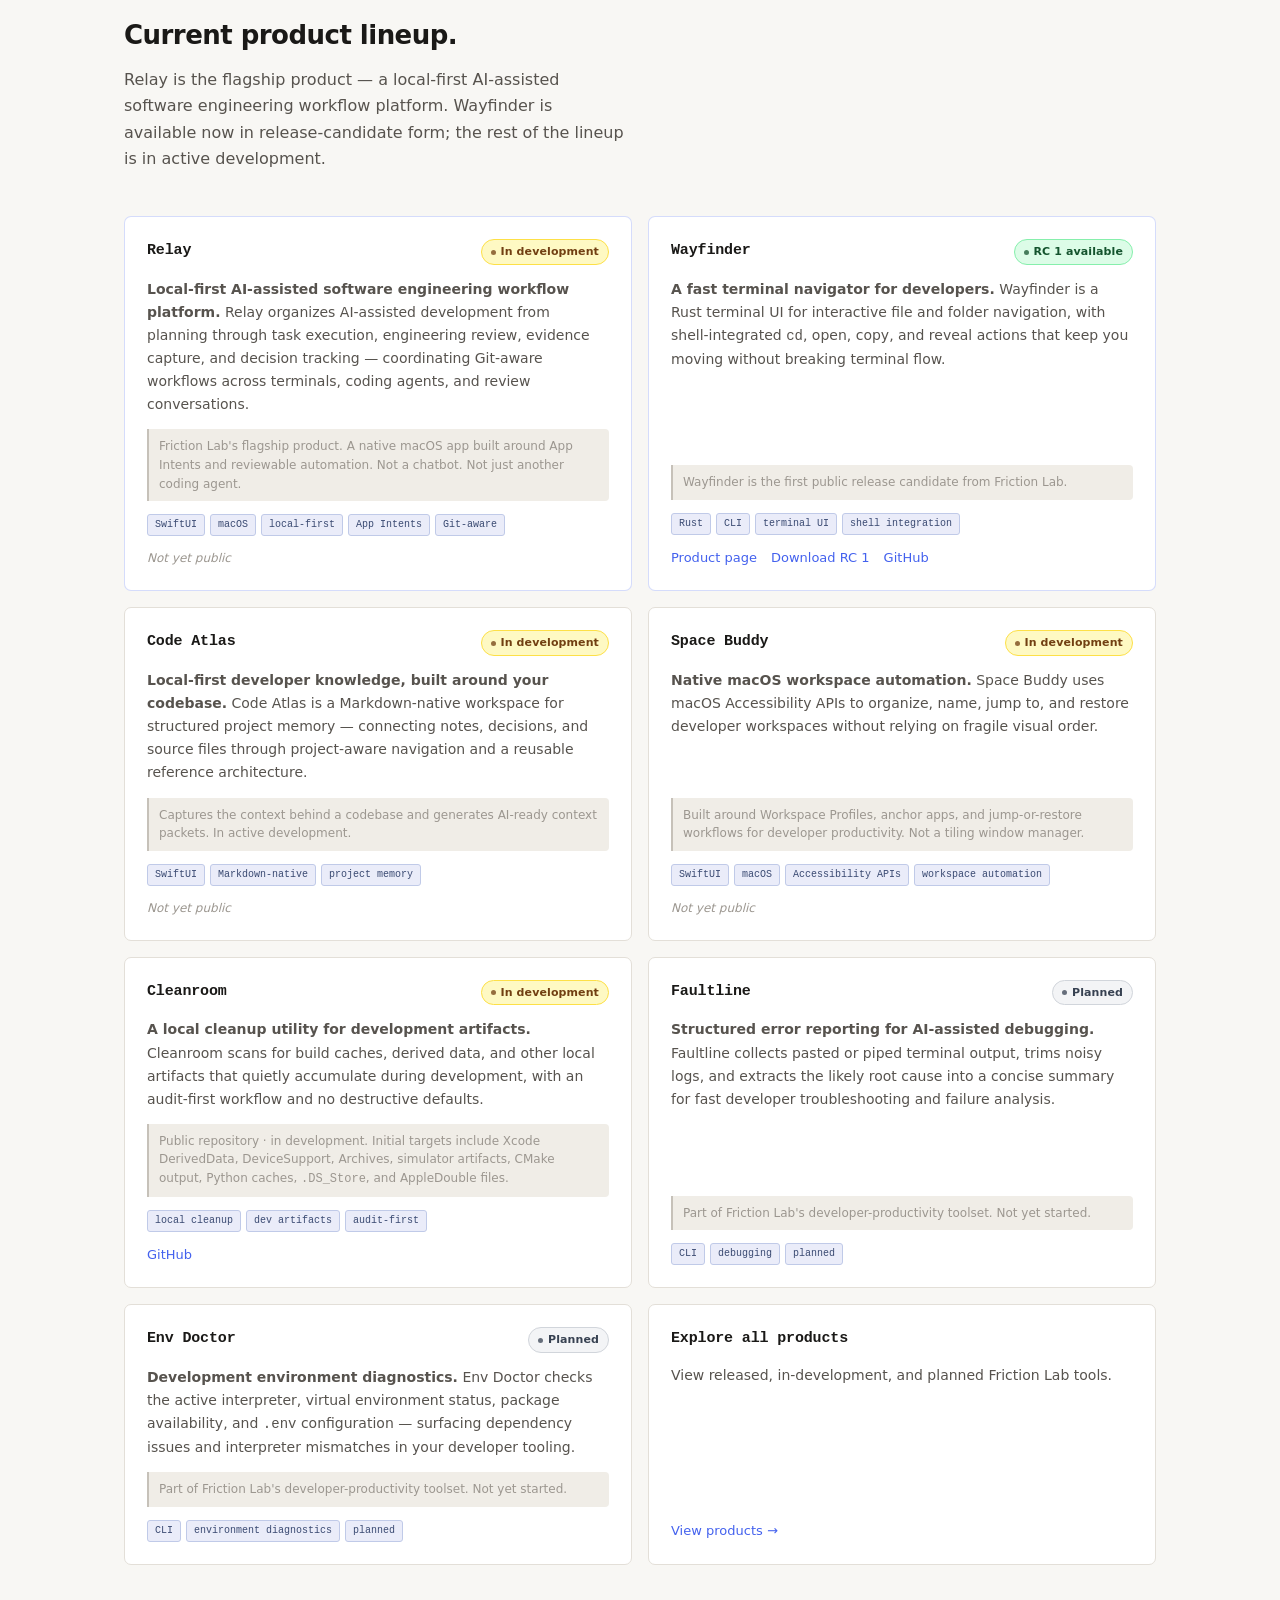
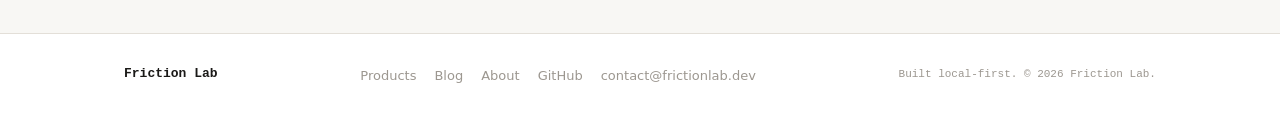
==== commit f862e471: "Refresh Friction Lab website and product messaging" ====
--- a/index.html
+++ b/index.html
@@ -3,7 +3,7 @@
 <head>
   <meta charset="UTF-8">
   <meta name="viewport" content="width=device-width, initial-scale=1.0">
-  <meta name="description" content="Friction Lab builds focused, local-first developer tools for terminal navigation, AI-assisted development, safe cleanup, workspace management, and codebase memory.">
+  <meta name="description" content="Friction Lab is an independent software studio building local-first developer tools around AI-assisted software engineering, reusable architecture, and native developer productivity — including Relay, Wayfinder, Code Atlas, and Space Buddy.">
   <meta name="theme-color" content="#f8f7f4">
   <title>Friction Lab — Local-first developer tools</title>
   <link rel="icon" type="image/png" href="assets/img/favicon.png">
@@ -38,11 +38,9 @@
 
   <!-- ===== Announcement Strip ===== -->
   <div class="announce-strip" role="banner">
-    <a href="https://github.com/FrictionLab-Dev/wayfinder/releases/tag/v0.1.0-rc1"
-       class="announce-strip-inner"
-       target="_blank" rel="noopener noreferrer">
+    <a href="products/wayfinder/" class="announce-strip-inner">
       <span class="announce-dot" aria-hidden="true"></span>
-      Wayfinder v0.1.0-rc1 is available
+      Wayfinder RC 1 is available
       <span aria-hidden="true">→</span>
     </a>
   </div>
@@ -55,7 +53,7 @@
     <div class="hero-corner bl" aria-hidden="true"></div>
     <div class="hero-corner br" aria-hidden="true"></div>
     <span class="hero-dec top-left" aria-hidden="true">// x:0  y:0  scale:1.0</span>
-    <span class="hero-dec top-right" aria-hidden="true">v0.1.0-rc1 // wayfinder</span>
+    <span class="hero-dec top-right" aria-hidden="true">rc1 // wayfinder</span>
 
     <!-- Side ruler tick marks -->
     <div class="hero-ruler-left" aria-hidden="true"></div>
@@ -114,21 +112,22 @@
 
     <div class="container">
       <div class="hero-inner">
-        <span class="hero-eyebrow">local-first developer tools</span>
-        <h1>Tools that reduce developer workflow friction.</h1>
+        <span class="hero-eyebrow">independent software studio</span>
+        <h1>Friction Lab</h1>
+        <p class="hero-tagline">An independent software studio building local-first developer tools.</p>
         <p class="hero-sub">
-          Friction Lab builds focused, local-first tools for terminal navigation,
-          AI&#8209;assisted development, safe cleanup, workspace management,
-          and codebase memory.
+          Friction Lab designs a connected ecosystem of developer tools centered on AI-assisted
+          software engineering, reusable architecture, and native developer productivity —
+          from workflow coordination and codebase memory to terminal navigation and macOS
+          workspace automation.
+        </p>
+        <p class="hero-note">
+          The goal is not to replace your editor, terminal, or operating system.
+          The goal is to make the spaces between them feel smoother.
         </p>
         <div class="hero-actions">
-          <a href="products/" class="btn btn-primary">Explore products</a>
-          <a href="https://github.com/FrictionLab-Dev" class="btn btn-secondary" target="_blank" rel="noopener noreferrer">
-            <svg width="14" height="14" viewBox="0 0 16 16" fill="currentColor" aria-hidden="true">
-              <path d="M8 0C3.58 0 0 3.58 0 8c0 3.54 2.29 6.53 5.47 7.59.4.07.55-.17.55-.38 0-.19-.01-.82-.01-1.49-2.01.37-2.53-.49-2.69-.94-.09-.23-.48-.94-.82-1.13-.28-.15-.68-.52-.01-.53.63-.01 1.08.58 1.23.82.72 1.21 1.87.87 2.33.66.07-.52.28-.87.51-1.07-1.78-.2-3.64-.89-3.64-3.95 0-.87.31-1.59.82-2.15-.08-.2-.36-1.02.08-2.12 0 0 .67-.21 2.2.82.64-.18 1.32-.27 2-.27.68 0 1.36.09 2 .27 1.53-1.04 2.2-.82 2.2-.82.44 1.1.16 1.92.08 2.12.51.56.82 1.27.82 2.15 0 3.07-1.87 3.75-3.65 3.95.29.25.54.73.54 1.48 0 1.07-.01 1.93-.01 2.2 0 .21.15.46.55.38A8.013 8.013 0 0016 8c0-4.42-3.58-8-8-8z"/>
-            </svg>
-            View GitHub
-          </a>
+          <a href="products/wayfinder/" class="btn btn-primary">View Wayfinder RC 1</a>
+          <a href="products/" class="btn btn-secondary">Explore products</a>
         </div>
       </div>
     </div>
@@ -137,7 +136,7 @@
   <!-- ===== Toolchain Band ===== -->
   <section class="toolchain-band" aria-label="Product system overview">
     <div class="container">
-      <p class="toolchain-label">Product system</p>
+      <p class="toolchain-label">Current lineup</p>
       <div class="toolchain-track">
         <div class="toolchain-track-line" aria-hidden="true"></div>
         <div class="toolchain-nodes" role="list">
@@ -145,7 +144,7 @@
           <div class="toolchain-node tc-released" role="listitem">
             <div class="tc-dot" aria-hidden="true"></div>
             <span class="tc-name">Wayfinder</span>
-            <span class="pill pill-rc">Released RC</span>
+            <span class="pill pill-rc">RC 1 available</span>
             <span class="tc-type">Rust · CLI</span>
           </div>
 
@@ -153,6 +152,20 @@
             <div class="tc-dot" aria-hidden="true"></div>
             <span class="tc-name">Relay</span>
             <span class="pill pill-dev">In development</span>
+            <span class="tc-type">SwiftUI · flagship</span>
+          </div>
+
+          <div class="toolchain-node" role="listitem">
+            <div class="tc-dot" aria-hidden="true"></div>
+            <span class="tc-name">Code Atlas</span>
+            <span class="pill pill-dev">In development</span>
+            <span class="tc-type">SwiftUI · Markdown</span>
+          </div>
+
+          <div class="toolchain-node" role="listitem">
+            <div class="tc-dot" aria-hidden="true"></div>
+            <span class="tc-name">Space Buddy</span>
+            <span class="pill pill-dev">In development</span>
             <span class="tc-type">SwiftUI · macOS</span>
           </div>
 
@@ -160,14 +173,21 @@
             <div class="tc-dot" aria-hidden="true"></div>
             <span class="tc-name">Cleanroom</span>
             <span class="pill pill-dev">In development</span>
-            <span class="tc-type">Rust · CLI</span>
-          </div>
-
-          <div class="toolchain-node" role="listitem">
-            <div class="tc-dot" aria-hidden="true"></div>
-            <span class="tc-name">Code Atlas</span>
+            <span class="tc-type">Cleanup · local</span>
+          </div>
+
+          <div class="toolchain-node" role="listitem">
+            <div class="tc-dot" aria-hidden="true"></div>
+            <span class="tc-name">Faultline</span>
             <span class="pill pill-planned">Planned</span>
-            <span class="tc-type">MCP · Markdown</span>
+            <span class="tc-type">CLI · diagnostics</span>
+          </div>
+
+          <div class="toolchain-node" role="listitem">
+            <div class="tc-dot" aria-hidden="true"></div>
+            <span class="tc-name">Env Doctor</span>
+            <span class="pill pill-planned">Planned</span>
+            <span class="tc-type">CLI · diagnostics</span>
           </div>
 
         </div>
@@ -182,7 +202,7 @@
       <div class="container">
         <p class="section-label">Principles</p>
         <h2 class="section-title">Built with intention.</h2>
-        <p class="section-sub">Each tool is designed around a small set of values that guide what we build and what we leave out.</p>
+        <p class="section-sub">Every tool in the Friction Lab ecosystem shares the same engineering philosophy.</p>
 
         <div class="principles-grid">
 
@@ -195,7 +215,7 @@
               </svg>
             </div>
             <h3 class="principle-title">Local-first</h3>
-            <p class="principle-desc">Designed to keep developer workflows inspectable and under user control. Your data and state stay on your machine.</p>
+            <p class="principle-desc">Data and application state stay on your machine. Every tool is designed to be inspectable and to work without a cloud dependency.</p>
           </article>
 
           <article class="principle-card">
@@ -207,8 +227,8 @@
                 <circle cx="12" cy="12" r="2"/>
               </svg>
             </div>
-            <h3 class="principle-title">Focused tools</h3>
-            <p class="principle-desc">Small utilities with clear boundaries instead of bloated all-in-one platforms. Each tool does one thing well.</p>
+            <h3 class="principle-title">Reusable architecture</h3>
+            <p class="principle-desc">Shared engineering patterns and modular design across tools, built for deterministic behavior and long-term maintainability rather than one-off features.</p>
           </article>
 
           <article class="principle-card">
@@ -220,7 +240,7 @@
               </svg>
             </div>
             <h3 class="principle-title">Human-reviewed AI</h3>
-            <p class="principle-desc">AI-assisted workflows should remain reviewable, auditable, and safe by default. Automation without opacity.</p>
+            <p class="principle-desc">AI-assisted engineering workflows stay reviewable and auditable by default. Automation extends developer judgment — it doesn't replace it.</p>
           </article>
 
         </div>
@@ -231,138 +251,187 @@
     <section class="section">
       <div class="container">
         <p class="section-label">Products</p>
-        <h2 class="section-title">What we're building.</h2>
-        <p class="section-sub">One released tool, several in active development, and a few on the roadmap.</p>
-
-        <!-- Main grid: Wayfinder + Relay, then Cleanroom + Code Atlas -->
+        <h2 class="section-title">Current product lineup.</h2>
+        <p class="section-sub">Relay is the flagship product — a local-first AI-assisted software engineering workflow platform. Wayfinder is available now in release-candidate form; the rest of the lineup is in active development.</p>
+
+        <!-- Main grid: Relay + Wayfinder, then Code Atlas + Space Buddy -->
         <div class="product-grid">
 
-          <!-- Wayfinder — Released RC -->
+          <!-- Relay -->
           <article class="product-card featured">
             <div class="card-head">
+              <span class="product-name">Relay</span>
+              <span class="pill pill-dev">In development</span>
+            </div>
+            <p class="product-desc">
+              <strong>Local-first AI-assisted software engineering workflow platform.</strong>
+              Relay organizes AI-assisted development from planning through task execution,
+              engineering review, evidence capture, and decision tracking — coordinating
+              Git-aware workflows across terminals, coding agents, and review conversations.
+            </p>
+            <p class="product-note">Friction Lab's flagship product. A native macOS app built around App Intents and reviewable automation. Not a chatbot. Not just another coding agent.</p>
+            <div class="product-tags">
+              <span class="tag">SwiftUI</span>
+              <span class="tag">macOS</span>
+              <span class="tag">local-first</span>
+              <span class="tag">App Intents</span>
+              <span class="tag">Git-aware</span>
+            </div>
+            <div class="product-links">
+              <span class="product-link-muted">Not yet public</span>
+            </div>
+          </article>
+
+          <!-- Wayfinder -->
+          <article class="product-card featured">
+            <div class="card-head">
               <span class="product-name">Wayfinder</span>
-              <span class="pill pill-rc">Released RC</span>
-            </div>
-            <p class="product-desc">
-              A Rust terminal navigator for macOS with shell-integrated
-              <code class="mono">cd</code>, <code class="mono">open</code>,
-              <code class="mono">copy</code>, and <code class="mono">reveal</code> actions.
-              Built for keyboard-first filesystem navigation.
-            </p>
+              <span class="pill pill-rc">RC 1 available</span>
+            </div>
+            <p class="product-desc">
+              <strong>A fast terminal navigator for developers.</strong>
+              Wayfinder is a Rust terminal UI for interactive file and folder navigation,
+              with shell-integrated <span class="mono">cd</span>, open, copy, and reveal actions
+              that keep you moving without breaking terminal flow.
+            </p>
+            <p class="product-note">Wayfinder is the first public release candidate from Friction Lab.</p>
             <div class="product-tags">
               <span class="tag">Rust</span>
               <span class="tag">CLI</span>
-              <span class="tag">macOS</span>
-              <span class="tag">zsh</span>
-            </div>
-            <div class="product-links">
+              <span class="tag">terminal UI</span>
+              <span class="tag">shell integration</span>
+            </div>
+            <div class="product-links">
+              <a href="products/wayfinder/" class="product-link">Product page</a>
+              <a href="https://github.com/FrictionLab-Dev/wayfinder/releases/tag/v0.1.0-rc1" class="product-link" target="_blank" rel="noopener noreferrer">Download RC 1</a>
               <a href="https://github.com/FrictionLab-Dev/wayfinder" class="product-link" target="_blank" rel="noopener noreferrer">GitHub</a>
-              <a href="https://github.com/FrictionLab-Dev/wayfinder/releases/tag/v0.1.0-rc1" class="product-link" target="_blank" rel="noopener noreferrer">v0.1.0&#8209;rc1 Release</a>
-            </div>
-          </article>
-
-          <!-- Relay — In development -->
+            </div>
+          </article>
+
+          <!-- Code Atlas -->
           <article class="product-card">
             <div class="card-head">
-              <span class="product-name">Relay</span>
+              <span class="product-name">Code Atlas</span>
               <span class="pill pill-dev">In development</span>
             </div>
             <p class="product-desc">
-              A local-first macOS mission-control app for AI-assisted software development workflows.
-              Surfaces context, routes agent tasks, and keeps humans in the loop.
-            </p>
-            <p class="product-note">Read-only MCP and Codex validation are already working. No public release yet.</p>
+              <strong>Local-first developer knowledge, built around your codebase.</strong>
+              Code Atlas is a Markdown-native workspace for structured project memory —
+              connecting notes, decisions, and source files through project-aware
+              navigation and a reusable reference architecture.
+            </p>
+            <p class="product-note">Captures the context behind a codebase and generates AI-ready context packets. In active development.</p>
+            <div class="product-tags">
+              <span class="tag">SwiftUI</span>
+              <span class="tag">Markdown-native</span>
+              <span class="tag">project memory</span>
+            </div>
+            <div class="product-links">
+              <span class="product-link-muted">Not yet public</span>
+            </div>
+          </article>
+
+          <!-- Space Buddy -->
+          <article class="product-card">
+            <div class="card-head">
+              <span class="product-name">Space Buddy</span>
+              <span class="pill pill-dev">In development</span>
+            </div>
+            <p class="product-desc">
+              <strong>Native macOS workspace automation.</strong>
+              Space Buddy uses macOS Accessibility APIs to organize, name, jump to,
+              and restore developer workspaces without relying on fragile visual order.
+            </p>
+            <p class="product-note">Built around Workspace Profiles, anchor apps, and jump-or-restore workflows for developer productivity. Not a tiling window manager.</p>
             <div class="product-tags">
               <span class="tag">SwiftUI</span>
               <span class="tag">macOS</span>
-              <span class="tag">MCP</span>
-              <span class="tag">Codex</span>
+              <span class="tag">Accessibility APIs</span>
+              <span class="tag">workspace automation</span>
             </div>
             <div class="product-links">
               <span class="product-link-muted">Not yet public</span>
             </div>
           </article>
 
-          <!-- Cleanroom — In development -->
+        </div>
+
+        <!-- Minor grid: Cleanroom, Faultline, Env Doctor -->
+        <div class="product-grid-minor">
+
           <article class="product-card">
             <div class="card-head">
               <span class="product-name">Cleanroom</span>
               <span class="pill pill-dev">In development</span>
             </div>
             <p class="product-desc">
-              Safe, explainable cleanup for generated developer artifacts. Removes what you don't need without surprises.
-            </p>
-            <p class="product-note">Profile-based cleanup with an audit-first safety model. Design phase.</p>
-            <div class="product-tags">
-              <span class="tag">Rust</span>
+              <strong>A local cleanup utility for development artifacts.</strong>
+              Cleanroom scans for build caches, derived data, and other local artifacts
+              that quietly accumulate during development, with an audit-first workflow
+              and no destructive defaults.
+            </p>
+            <p class="product-note">Public repository &middot; in development. Initial targets include Xcode DerivedData, DeviceSupport, Archives, simulator artifacts, CMake output, Python caches, <span class="mono">.DS_Store</span>, and AppleDouble files.</p>
+            <div class="product-tags">
+              <span class="tag">local cleanup</span>
+              <span class="tag">dev artifacts</span>
+              <span class="tag">audit-first</span>
+            </div>
+            <div class="product-links">
+              <a href="https://github.com/FrictionLab-Dev/cleanroom" class="product-link" target="_blank" rel="noopener noreferrer">GitHub</a>
+            </div>
+          </article>
+
+          <article class="product-card">
+            <div class="card-head">
+              <span class="product-name">Faultline</span>
+              <span class="pill pill-planned">Planned</span>
+            </div>
+            <p class="product-desc">
+              <strong>Structured error reporting for AI-assisted debugging.</strong>
+              Faultline collects pasted or piped terminal output, trims noisy logs,
+              and extracts the likely root cause into a concise summary for fast
+              developer troubleshooting and failure analysis.
+            </p>
+            <p class="product-note">Part of Friction Lab's developer-productivity toolset. Not yet started.</p>
+            <div class="product-tags">
               <span class="tag">CLI</span>
-              <span class="tag">Xcode</span>
-              <span class="tag">cleanup</span>
-            </div>
-            <div class="product-links">
-              <span class="product-link-muted">Not yet public</span>
-            </div>
-          </article>
-
-          <!-- Code Atlas — Planned -->
+              <span class="tag">debugging</span>
+              <span class="tag">planned</span>
+            </div>
+          </article>
+
           <article class="product-card">
             <div class="card-head">
-              <span class="product-name">Code Atlas</span>
+              <span class="product-name">Env Doctor</span>
               <span class="pill pill-planned">Planned</span>
             </div>
             <p class="product-desc">
-              A repo-native smart documentation and memory layer for codebases and AI-assisted development.
-              Keeps understanding close to the code.
-            </p>
-            <div class="product-tags">
-              <span class="tag">Markdown</span>
-              <span class="tag">docs</span>
-              <span class="tag">MCP</span>
-              <span class="tag">codebase memory</span>
-            </div>
-            <div class="product-links">
-              <span class="product-link-muted">Planned</span>
-            </div>
-          </article>
+              <strong>Development environment diagnostics.</strong>
+              Env Doctor checks the active interpreter, virtual environment status,
+              package availability, and <span class="mono">.env</span> configuration —
+              surfacing dependency issues and interpreter mismatches in your developer tooling.
+            </p>
+            <p class="product-note">Part of Friction Lab's developer-productivity toolset. Not yet started.</p>
+            <div class="product-tags">
+              <span class="tag">CLI</span>
+              <span class="tag">environment diagnostics</span>
+              <span class="tag">planned</span>
+            </div>
+          </article>
+
+          <a href="products/" class="product-card">
+            <div class="card-head">
+              <span class="product-name">Explore all products</span>
+            </div>
+            <p class="product-desc">
+              View released, in-development, and planned Friction Lab tools.
+            </p>
+            <div class="product-links">
+              <span class="product-link">View products &rarr;</span>
+            </div>
+          </a>
 
         </div>
-
-        <!-- Minor grid: Space Buddy + Folder Sense -->
-        <div class="product-grid-minor">
-
-          <article class="product-card">
-            <div class="card-head">
-              <span class="product-name">Space Buddy</span>
-              <span class="pill pill-planned">Planned</span>
-            </div>
-            <p class="product-desc">
-              macOS workspace companion for task-focused desktops and app/window anchors.
-            </p>
-            <div class="product-tags">
-              <span class="tag">SwiftUI</span>
-              <span class="tag">macOS</span>
-            </div>
-          </article>
-
-          <article class="product-card">
-            <div class="card-head">
-              <span class="product-name">Folder Sense</span>
-              <span class="pill pill-planned">Planned</span>
-            </div>
-            <p class="product-desc">
-              Finder folder icon suggestions using lightweight rules and ML-assisted classification.
-            </p>
-            <div class="product-tags">
-              <span class="tag">macOS</span>
-              <span class="tag">ML</span>
-            </div>
-          </article>
-
-        </div>
-
-        <p style="margin-top:28px;">
-          <a href="products/" class="btn btn-secondary">View all products</a>
-        </p>
       </div>
     </section>
 
--- a/assets/css/styles.css
+++ b/assets/css/styles.css
@@ -41,6 +41,11 @@
   --planned-bg:     #f3f4f6;
   --planned-text:   #374151;
   --planned-border: #d1d5db;
+
+  /* Status — Experimental */
+  --exp-bg:     #f3e8ff;
+  --exp-text:   #6b21a8;
+  --exp-border: #d8b4fe;
 
   /* Typography */
   --font-sans: -apple-system, BlinkMacSystemFont, 'Segoe UI', system-ui, sans-serif;
@@ -65,7 +70,11 @@
   color: var(--text-primary);
   background: var(--bg);
   -webkit-font-smoothing: antialiased;
-}
+  display: flex;
+  flex-direction: column;
+  min-height: 100vh;
+}
+main  { flex: 1 0 auto; }
 img   { max-width: 100%; display: block; }
 ul    { list-style: none; }
 a     { color: var(--accent); text-decoration: none; }
@@ -331,6 +340,21 @@
   line-height: 1.7;
   color: var(--text-secondary);
   max-width: 540px;
+  margin: 0 auto 18px;
+}
+.hero-tagline {
+  font-size: 20px;
+  line-height: 1.45;
+  color: var(--text-primary);
+  max-width: 620px;
+  margin: 0 auto 18px;
+  letter-spacing: -0.02em;
+}
+.hero-note {
+  font-size: 15px;
+  line-height: 1.7;
+  color: var(--text-secondary);
+  max-width: 560px;
   margin: 0 auto 36px;
 }
 .hero-actions {
@@ -425,6 +449,7 @@
 .pill-rc      { background: var(--rc-bg);      color: var(--rc-text);      border: 1px solid var(--rc-border); }
 .pill-dev     { background: var(--dev-bg);     color: var(--dev-text);     border: 1px solid var(--dev-border); }
 .pill-planned { background: var(--planned-bg); color: var(--planned-text); border: 1px solid var(--planned-border); }
+.pill-exp     { background: var(--exp-bg);     color: var(--exp-text);     border: 1px solid var(--exp-border); }
 
 /* ==================
    Principle Cards
@@ -490,6 +515,7 @@
   transition: border-color 0.12s;
 }
 .product-card:hover { border-color: var(--border-strong); }
+a.product-card, a.product-card:hover { text-decoration: none; color: inherit; }
 
 /* Featured (released) card gets a subtle accent tint */
 .product-card.featured {
@@ -700,6 +726,92 @@
   max-width: 520px;
   line-height: 1.65;
 }
+.page-hero-sub + .page-hero-sub {
+  margin-top: 12px;
+}
+.page-hero-actions {
+  display: flex;
+  gap: 10px;
+  flex-wrap: wrap;
+  margin-top: 24px;
+}
+.page-hero-meta {
+  display: flex;
+  align-items: center;
+  gap: 10px;
+  flex-wrap: wrap;
+  margin-top: 20px;
+}
+.version-chip {
+  display: inline-flex;
+  align-items: center;
+  font-family: var(--font-mono);
+  font-size: 11px;
+  color: var(--text-muted);
+  background: var(--surface-alt);
+  border: 1px solid var(--border);
+  border-radius: 20px;
+  padding: 4px 10px;
+}
+
+/* ==================
+   Detail Layout Helpers
+   ================== */
+.detail-grid {
+  display: grid;
+  grid-template-columns: repeat(2, minmax(0, 1fr));
+  gap: 16px;
+  align-items: stretch;
+}
+.detail-grid > .product-detail-card {
+  height: 100%;
+}
+.detail-grid > .product-detail-card + .product-detail-card {
+  margin-top: 0;
+}
+.detail-list {
+  display: flex;
+  flex-direction: column;
+  gap: 10px;
+}
+.detail-list li {
+  position: relative;
+  padding-left: 18px;
+  font-size: 14px;
+  line-height: 1.65;
+  color: var(--text-secondary);
+}
+.detail-list li::before {
+  content: '';
+  position: absolute;
+  top: 9px;
+  left: 0;
+  width: 6px;
+  height: 6px;
+  border-radius: 50%;
+  background: var(--accent);
+  opacity: 0.8;
+}
+.statement-list {
+  display: flex;
+  flex-direction: column;
+  gap: 8px;
+}
+.statement-list li {
+  font-size: 15px;
+  line-height: 1.65;
+  color: var(--text-secondary);
+}
+.cta-card {
+  display: flex;
+  flex-direction: column;
+  gap: 18px;
+}
+.cta-row {
+  display: flex;
+  gap: 10px;
+  flex-wrap: wrap;
+}
 
 /* ==================
    Blog
@@ -838,6 +950,7 @@
   .product-grid              { grid-template-columns: 1fr; }
   .product-grid-minor        { grid-template-columns: 1fr; }
   .about-layout              { grid-template-columns: 1fr; gap: 36px; }
+  .detail-grid               { grid-template-columns: 1fr; }
 
   /* Mobile nav */
   .nav-links {
@@ -873,9 +986,12 @@
 @media (max-width: 480px) {
   .container { padding: 0 16px; }
   .hero-actions { flex-direction: column; align-items: center; }
+  .page-hero-actions { flex-direction: column; align-items: flex-start; }
+  .page-hero-meta { align-items: flex-start; }
   .section { padding: 52px 0; }
   .page-hero { padding: 36px 0 30px; }
   .page-hero h1 { font-size: 26px; }
   .section-title { font-size: 22px; }
   .announce-strip-inner { font-size: 11px; padding: 4px 12px; }
-}
+  .hero-tagline { font-size: 18px; }
+}
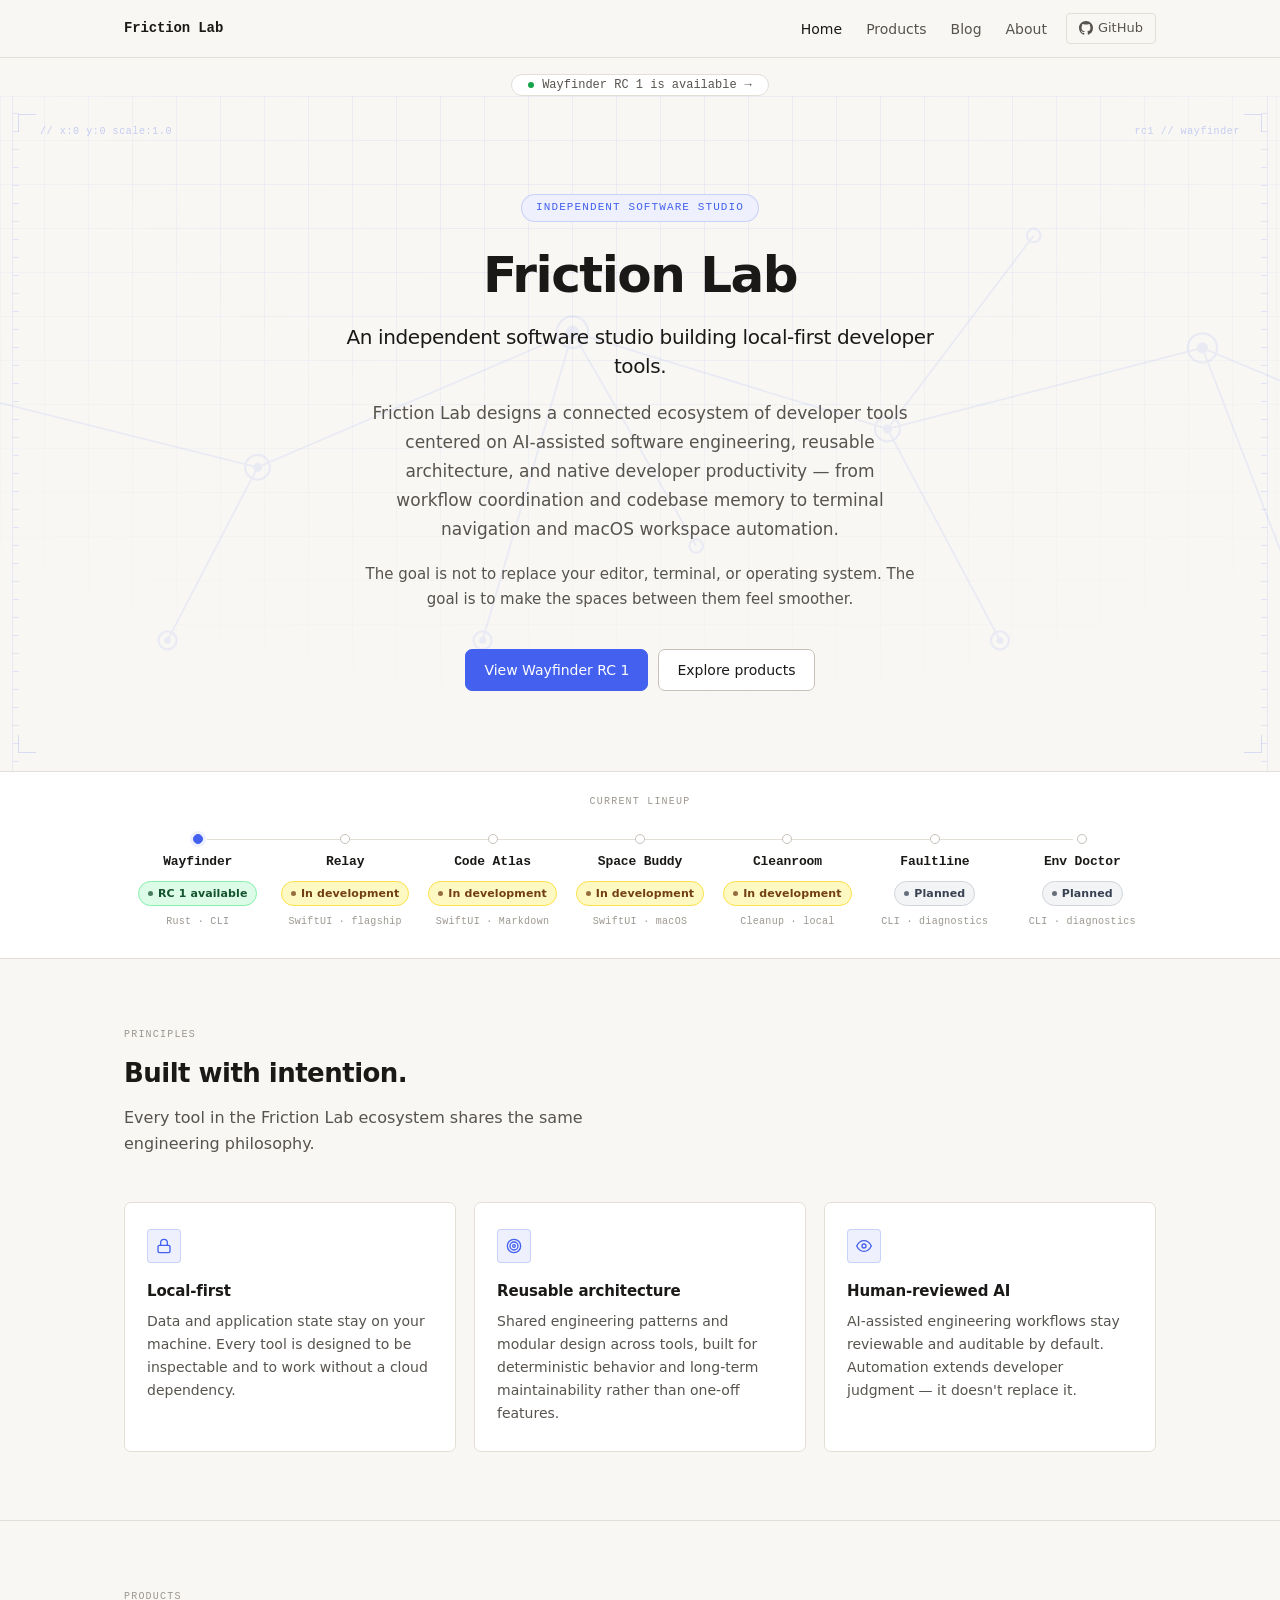
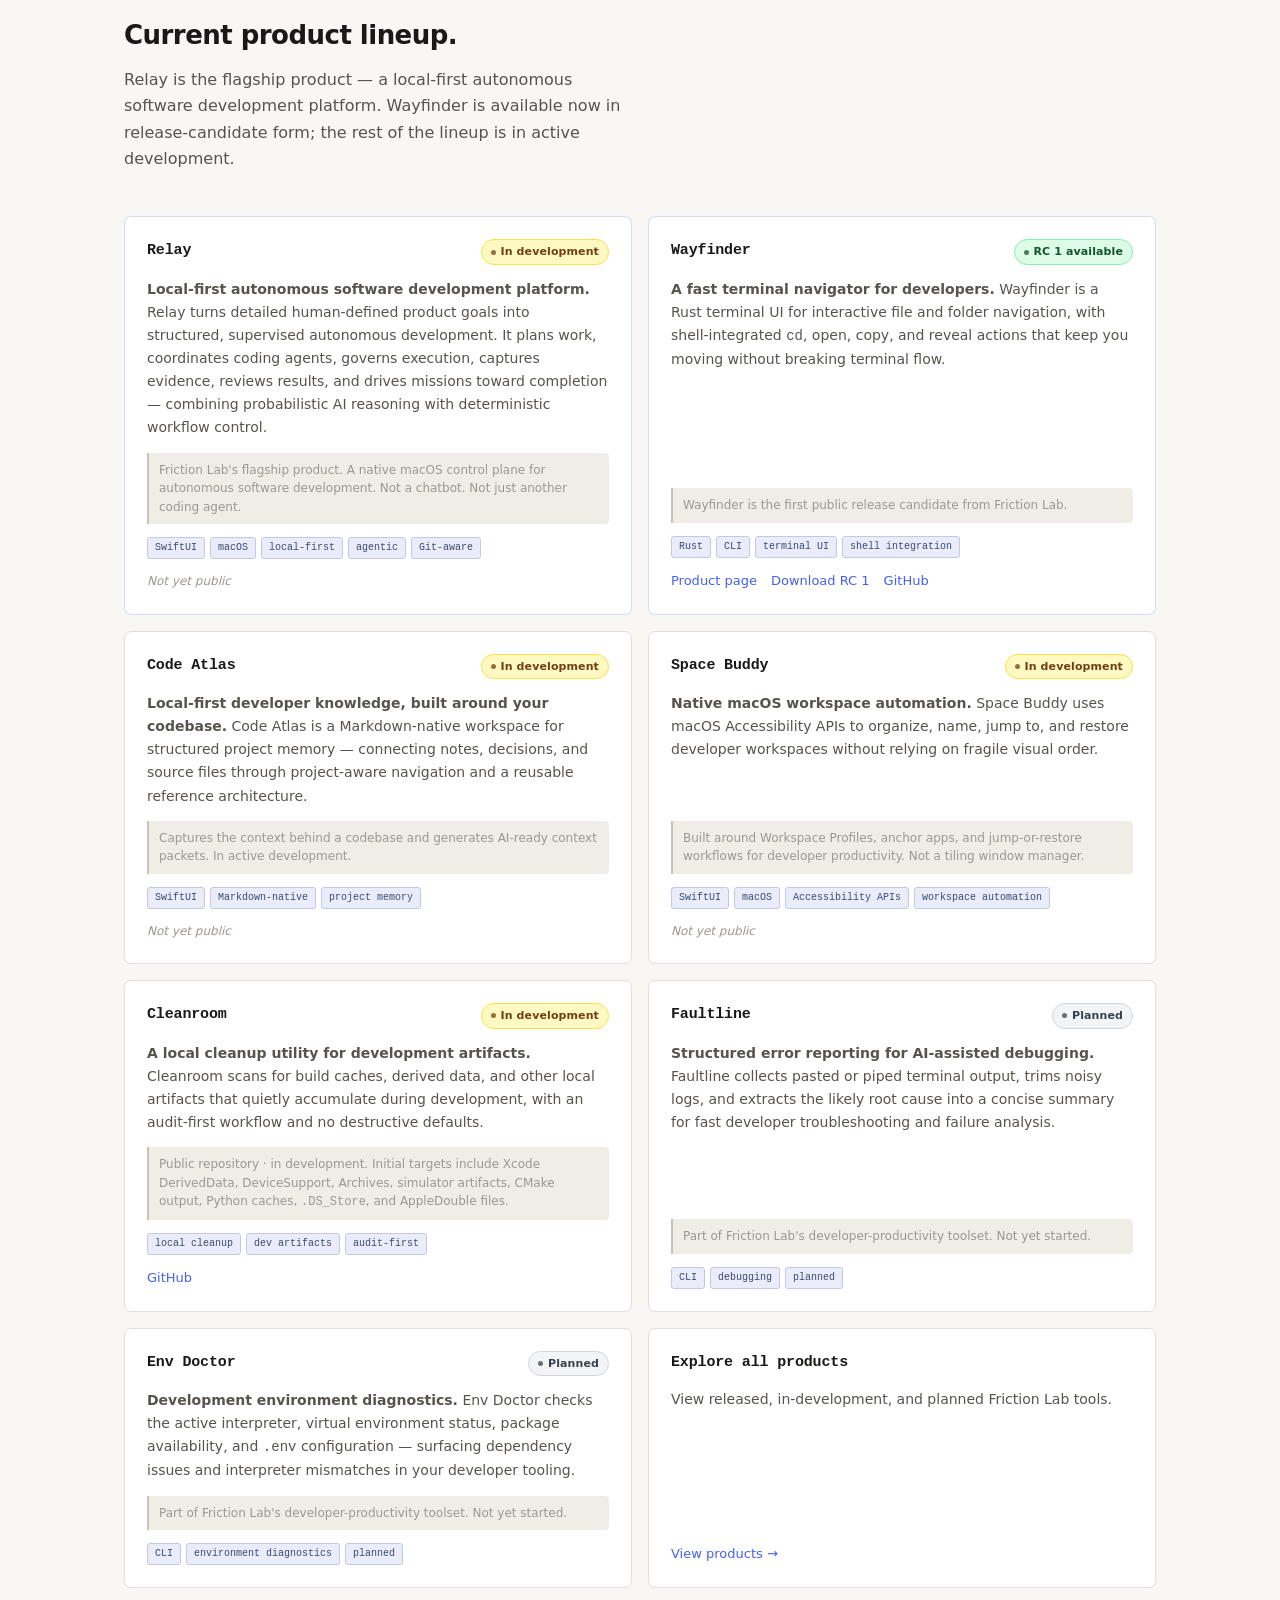
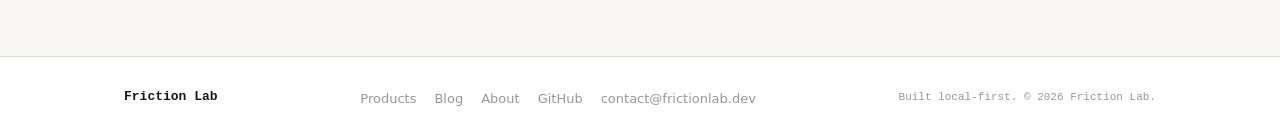
==== commit 81f4043a: "Update Relay positioning for autonomous development" ====
--- a/index.html
+++ b/index.html
@@ -252,7 +252,7 @@
       <div class="container">
         <p class="section-label">Products</p>
         <h2 class="section-title">Current product lineup.</h2>
-        <p class="section-sub">Relay is the flagship product — a local-first AI-assisted software engineering workflow platform. Wayfinder is available now in release-candidate form; the rest of the lineup is in active development.</p>
+        <p class="section-sub">Relay is the flagship product — a local-first autonomous software development platform. Wayfinder is available now in release-candidate form; the rest of the lineup is in active development.</p>
 
         <!-- Main grid: Relay + Wayfinder, then Code Atlas + Space Buddy -->
         <div class="product-grid">
@@ -264,17 +264,18 @@
               <span class="pill pill-dev">In development</span>
             </div>
             <p class="product-desc">
-              <strong>Local-first AI-assisted software engineering workflow platform.</strong>
-              Relay organizes AI-assisted development from planning through task execution,
-              engineering review, evidence capture, and decision tracking — coordinating
-              Git-aware workflows across terminals, coding agents, and review conversations.
-            </p>
-            <p class="product-note">Friction Lab's flagship product. A native macOS app built around App Intents and reviewable automation. Not a chatbot. Not just another coding agent.</p>
+              <strong>Local-first autonomous software development platform.</strong>
+              Relay turns detailed human-defined product goals into structured, supervised
+              autonomous development. It plans work, coordinates coding agents, governs
+              execution, captures evidence, reviews results, and drives missions toward
+              completion — combining probabilistic AI reasoning with deterministic workflow control.
+            </p>
+            <p class="product-note">Friction Lab's flagship product. A native macOS control plane for autonomous software development. Not a chatbot. Not just another coding agent.</p>
             <div class="product-tags">
               <span class="tag">SwiftUI</span>
               <span class="tag">macOS</span>
               <span class="tag">local-first</span>
-              <span class="tag">App Intents</span>
+              <span class="tag">agentic</span>
               <span class="tag">Git-aware</span>
             </div>
             <div class="product-links">
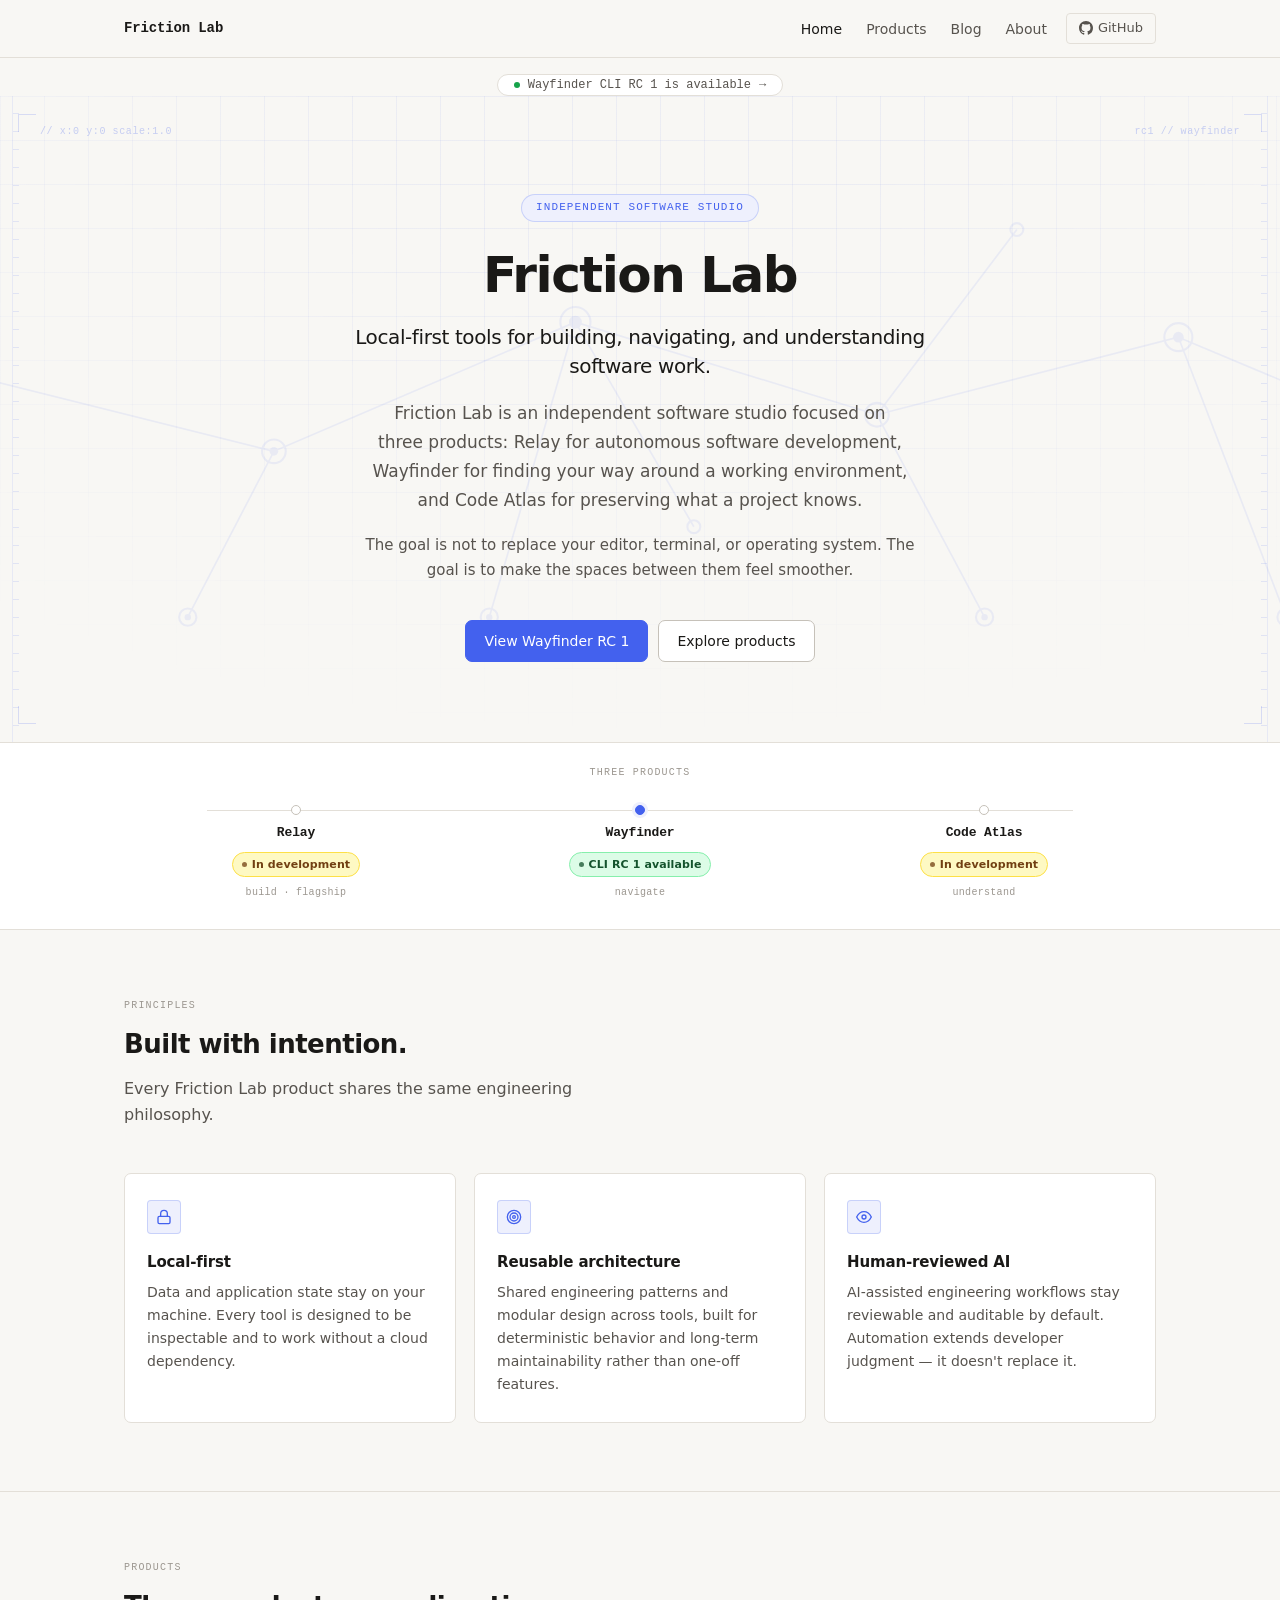
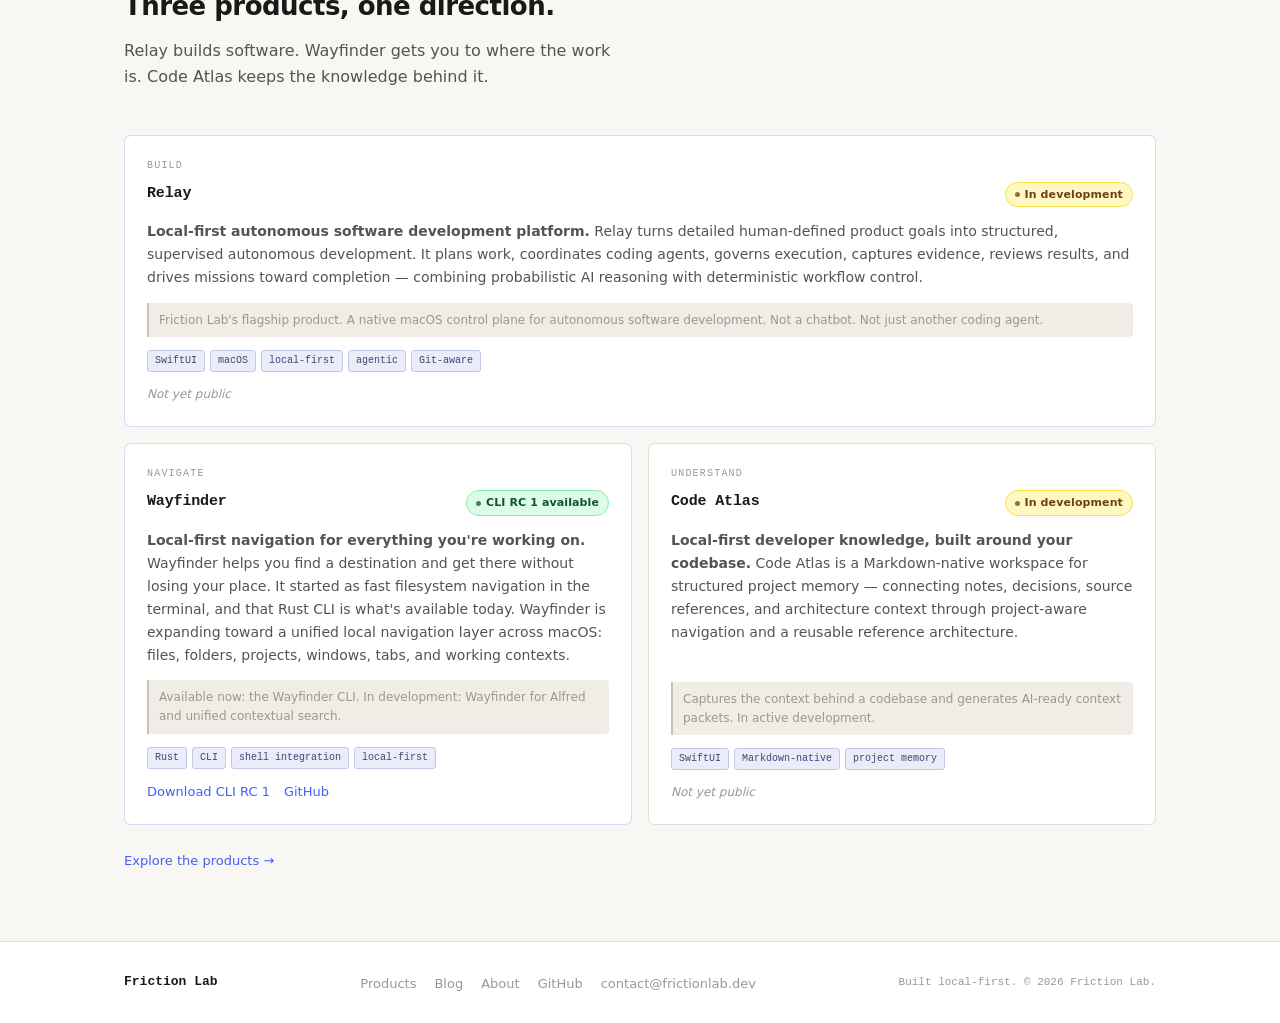
==== commit f3fe7c6a: "Consolidate Friction Lab portfolio and expand Wayfinder positioning" ====
--- a/index.html
+++ b/index.html
@@ -3,7 +3,7 @@
 <head>
   <meta charset="UTF-8">
   <meta name="viewport" content="width=device-width, initial-scale=1.0">
-  <meta name="description" content="Friction Lab is an independent software studio building local-first developer tools around AI-assisted software engineering, reusable architecture, and native developer productivity — including Relay, Wayfinder, Code Atlas, and Space Buddy.">
+  <meta name="description" content="Friction Lab is an independent software studio building local-first tools for building, navigating, and understanding software work: Relay, Wayfinder, and Code Atlas.">
   <meta name="theme-color" content="#f8f7f4">
   <title>Friction Lab — Local-first developer tools</title>
   <link rel="icon" type="image/png" href="assets/img/favicon.png">
@@ -40,7 +40,7 @@
   <div class="announce-strip" role="banner">
     <a href="products/wayfinder/" class="announce-strip-inner">
       <span class="announce-dot" aria-hidden="true"></span>
-      Wayfinder RC 1 is available
+      Wayfinder CLI RC 1 is available
       <span aria-hidden="true">→</span>
     </a>
   </div>
@@ -114,12 +114,11 @@
       <div class="hero-inner">
         <span class="hero-eyebrow">independent software studio</span>
         <h1>Friction Lab</h1>
-        <p class="hero-tagline">An independent software studio building local-first developer tools.</p>
+        <p class="hero-tagline">Local-first tools for building, navigating, and understanding software work.</p>
         <p class="hero-sub">
-          Friction Lab designs a connected ecosystem of developer tools centered on AI-assisted
-          software engineering, reusable architecture, and native developer productivity —
-          from workflow coordination and codebase memory to terminal navigation and macOS
-          workspace automation.
+          Friction Lab is an independent software studio focused on three products:
+          Relay for autonomous software development, Wayfinder for finding your way around
+          a working environment, and Code Atlas for preserving what a project knows.
         </p>
         <p class="hero-note">
           The goal is not to replace your editor, terminal, or operating system.
@@ -136,58 +135,30 @@
   <!-- ===== Toolchain Band ===== -->
   <section class="toolchain-band" aria-label="Product system overview">
     <div class="container">
-      <p class="toolchain-label">Current lineup</p>
+      <p class="toolchain-label">Three products</p>
       <div class="toolchain-track">
         <div class="toolchain-track-line" aria-hidden="true"></div>
         <div class="toolchain-nodes" role="list">
-
-          <div class="toolchain-node tc-released" role="listitem">
-            <div class="tc-dot" aria-hidden="true"></div>
-            <span class="tc-name">Wayfinder</span>
-            <span class="pill pill-rc">RC 1 available</span>
-            <span class="tc-type">Rust · CLI</span>
-          </div>
 
           <div class="toolchain-node" role="listitem">
             <div class="tc-dot" aria-hidden="true"></div>
             <span class="tc-name">Relay</span>
             <span class="pill pill-dev">In development</span>
-            <span class="tc-type">SwiftUI · flagship</span>
+            <span class="tc-type">build · flagship</span>
+          </div>
+
+          <div class="toolchain-node tc-released" role="listitem">
+            <div class="tc-dot" aria-hidden="true"></div>
+            <span class="tc-name">Wayfinder</span>
+            <span class="pill pill-rc">CLI RC 1 available</span>
+            <span class="tc-type">navigate</span>
           </div>
 
           <div class="toolchain-node" role="listitem">
             <div class="tc-dot" aria-hidden="true"></div>
             <span class="tc-name">Code Atlas</span>
             <span class="pill pill-dev">In development</span>
-            <span class="tc-type">SwiftUI · Markdown</span>
-          </div>
-
-          <div class="toolchain-node" role="listitem">
-            <div class="tc-dot" aria-hidden="true"></div>
-            <span class="tc-name">Space Buddy</span>
-            <span class="pill pill-dev">In development</span>
-            <span class="tc-type">SwiftUI · macOS</span>
-          </div>
-
-          <div class="toolchain-node" role="listitem">
-            <div class="tc-dot" aria-hidden="true"></div>
-            <span class="tc-name">Cleanroom</span>
-            <span class="pill pill-dev">In development</span>
-            <span class="tc-type">Cleanup · local</span>
-          </div>
-
-          <div class="toolchain-node" role="listitem">
-            <div class="tc-dot" aria-hidden="true"></div>
-            <span class="tc-name">Faultline</span>
-            <span class="pill pill-planned">Planned</span>
-            <span class="tc-type">CLI · diagnostics</span>
-          </div>
-
-          <div class="toolchain-node" role="listitem">
-            <div class="tc-dot" aria-hidden="true"></div>
-            <span class="tc-name">Env Doctor</span>
-            <span class="pill pill-planned">Planned</span>
-            <span class="tc-type">CLI · diagnostics</span>
+            <span class="tc-type">understand</span>
           </div>
 
         </div>
@@ -202,7 +173,7 @@
       <div class="container">
         <p class="section-label">Principles</p>
         <h2 class="section-title">Built with intention.</h2>
-        <p class="section-sub">Every tool in the Friction Lab ecosystem shares the same engineering philosophy.</p>
+        <p class="section-sub">Every Friction Lab product shares the same engineering philosophy.</p>
 
         <div class="principles-grid">
 
@@ -251,14 +222,14 @@
     <section class="section">
       <div class="container">
         <p class="section-label">Products</p>
-        <h2 class="section-title">Current product lineup.</h2>
-        <p class="section-sub">Relay is the flagship product — a local-first autonomous software development platform. Wayfinder is available now in release-candidate form; the rest of the lineup is in active development.</p>
-
-        <!-- Main grid: Relay + Wayfinder, then Code Atlas + Space Buddy -->
+        <h2 class="section-title">Three products, one direction.</h2>
+        <p class="section-sub">Relay builds software. Wayfinder gets you to where the work is. Code Atlas keeps the knowledge behind it.</p>
+
         <div class="product-grid">
 
           <!-- Relay -->
-          <article class="product-card featured">
+          <article class="product-card featured span-full">
+            <p class="product-role">Build</p>
             <div class="card-head">
               <span class="product-name">Relay</span>
               <span class="pill pill-dev">In development</span>
@@ -285,32 +256,34 @@
 
           <!-- Wayfinder -->
           <article class="product-card featured">
+            <p class="product-role">Navigate</p>
             <div class="card-head">
               <span class="product-name">Wayfinder</span>
-              <span class="pill pill-rc">RC 1 available</span>
+              <span class="pill pill-rc">CLI RC 1 available</span>
             </div>
             <p class="product-desc">
-              <strong>A fast terminal navigator for developers.</strong>
-              Wayfinder is a Rust terminal UI for interactive file and folder navigation,
-              with shell-integrated <span class="mono">cd</span>, open, copy, and reveal actions
-              that keep you moving without breaking terminal flow.
+              <strong>Local-first navigation for everything you're working on.</strong>
+              Wayfinder helps you find a destination and get there without losing your place.
+              It started as fast filesystem navigation in the terminal, and that Rust CLI is
+              what's available today. Wayfinder is expanding toward a unified local navigation
+              layer across macOS: files, folders, projects, windows, tabs, and working contexts.
             </p>
-            <p class="product-note">Wayfinder is the first public release candidate from Friction Lab.</p>
+            <p class="product-note">Available now: the Wayfinder CLI. In development: Wayfinder for Alfred and unified contextual search.</p>
             <div class="product-tags">
               <span class="tag">Rust</span>
               <span class="tag">CLI</span>
-              <span class="tag">terminal UI</span>
               <span class="tag">shell integration</span>
+              <span class="tag">local-first</span>
             </div>
             <div class="product-links">
-              <a href="products/wayfinder/" class="product-link">Product page</a>
-              <a href="https://github.com/FrictionLab-Dev/wayfinder/releases/tag/v0.1.0-rc1" class="product-link" target="_blank" rel="noopener noreferrer">Download RC 1</a>
+              <a href="https://github.com/FrictionLab-Dev/wayfinder/releases/tag/v0.1.0-rc1" class="product-link" target="_blank" rel="noopener noreferrer">Download CLI RC 1</a>
               <a href="https://github.com/FrictionLab-Dev/wayfinder" class="product-link" target="_blank" rel="noopener noreferrer">GitHub</a>
             </div>
           </article>
 
           <!-- Code Atlas -->
           <article class="product-card">
+            <p class="product-role">Understand</p>
             <div class="card-head">
               <span class="product-name">Code Atlas</span>
               <span class="pill pill-dev">In development</span>
@@ -318,8 +291,8 @@
             <p class="product-desc">
               <strong>Local-first developer knowledge, built around your codebase.</strong>
               Code Atlas is a Markdown-native workspace for structured project memory —
-              connecting notes, decisions, and source files through project-aware
-              navigation and a reusable reference architecture.
+              connecting notes, decisions, source references, and architecture context
+              through project-aware navigation and a reusable reference architecture.
             </p>
             <p class="product-note">Captures the context behind a codebase and generates AI-ready context packets. In active development.</p>
             <div class="product-tags">
@@ -332,107 +305,9 @@
             </div>
           </article>
 
-          <!-- Space Buddy -->
-          <article class="product-card">
-            <div class="card-head">
-              <span class="product-name">Space Buddy</span>
-              <span class="pill pill-dev">In development</span>
-            </div>
-            <p class="product-desc">
-              <strong>Native macOS workspace automation.</strong>
-              Space Buddy uses macOS Accessibility APIs to organize, name, jump to,
-              and restore developer workspaces without relying on fragile visual order.
-            </p>
-            <p class="product-note">Built around Workspace Profiles, anchor apps, and jump-or-restore workflows for developer productivity. Not a tiling window manager.</p>
-            <div class="product-tags">
-              <span class="tag">SwiftUI</span>
-              <span class="tag">macOS</span>
-              <span class="tag">Accessibility APIs</span>
-              <span class="tag">workspace automation</span>
-            </div>
-            <div class="product-links">
-              <span class="product-link-muted">Not yet public</span>
-            </div>
-          </article>
-
         </div>
 
-        <!-- Minor grid: Cleanroom, Faultline, Env Doctor -->
-        <div class="product-grid-minor">
-
-          <article class="product-card">
-            <div class="card-head">
-              <span class="product-name">Cleanroom</span>
-              <span class="pill pill-dev">In development</span>
-            </div>
-            <p class="product-desc">
-              <strong>A local cleanup utility for development artifacts.</strong>
-              Cleanroom scans for build caches, derived data, and other local artifacts
-              that quietly accumulate during development, with an audit-first workflow
-              and no destructive defaults.
-            </p>
-            <p class="product-note">Public repository &middot; in development. Initial targets include Xcode DerivedData, DeviceSupport, Archives, simulator artifacts, CMake output, Python caches, <span class="mono">.DS_Store</span>, and AppleDouble files.</p>
-            <div class="product-tags">
-              <span class="tag">local cleanup</span>
-              <span class="tag">dev artifacts</span>
-              <span class="tag">audit-first</span>
-            </div>
-            <div class="product-links">
-              <a href="https://github.com/FrictionLab-Dev/cleanroom" class="product-link" target="_blank" rel="noopener noreferrer">GitHub</a>
-            </div>
-          </article>
-
-          <article class="product-card">
-            <div class="card-head">
-              <span class="product-name">Faultline</span>
-              <span class="pill pill-planned">Planned</span>
-            </div>
-            <p class="product-desc">
-              <strong>Structured error reporting for AI-assisted debugging.</strong>
-              Faultline collects pasted or piped terminal output, trims noisy logs,
-              and extracts the likely root cause into a concise summary for fast
-              developer troubleshooting and failure analysis.
-            </p>
-            <p class="product-note">Part of Friction Lab's developer-productivity toolset. Not yet started.</p>
-            <div class="product-tags">
-              <span class="tag">CLI</span>
-              <span class="tag">debugging</span>
-              <span class="tag">planned</span>
-            </div>
-          </article>
-
-          <article class="product-card">
-            <div class="card-head">
-              <span class="product-name">Env Doctor</span>
-              <span class="pill pill-planned">Planned</span>
-            </div>
-            <p class="product-desc">
-              <strong>Development environment diagnostics.</strong>
-              Env Doctor checks the active interpreter, virtual environment status,
-              package availability, and <span class="mono">.env</span> configuration —
-              surfacing dependency issues and interpreter mismatches in your developer tooling.
-            </p>
-            <p class="product-note">Part of Friction Lab's developer-productivity toolset. Not yet started.</p>
-            <div class="product-tags">
-              <span class="tag">CLI</span>
-              <span class="tag">environment diagnostics</span>
-              <span class="tag">planned</span>
-            </div>
-          </article>
-
-          <a href="products/" class="product-card">
-            <div class="card-head">
-              <span class="product-name">Explore all products</span>
-            </div>
-            <p class="product-desc">
-              View released, in-development, and planned Friction Lab tools.
-            </p>
-            <div class="product-links">
-              <span class="product-link">View products &rarr;</span>
-            </div>
-          </a>
-
-        </div>
+        <p class="section-more"><a href="products/" class="product-link">Explore the products &rarr;</a></p>
       </div>
     </section>
 
--- a/assets/css/styles.css
+++ b/assets/css/styles.css
@@ -498,12 +498,6 @@
   grid-template-columns: repeat(2, 1fr);
   gap: 16px;
 }
-.product-grid-minor {
-  display: grid;
-  grid-template-columns: repeat(2, 1fr);
-  gap: 16px;
-  margin-top: 16px;
-}
 .product-card {
   background: var(--surface);
   border: 1px solid var(--border);
@@ -522,6 +516,18 @@
   border-color: var(--accent-border);
 }
 .product-card.featured:hover { border-color: rgba(67, 97, 238, 0.36); }
+
+.product-card.span-full { grid-column: 1 / -1; }
+
+.product-role {
+  font-family: var(--font-mono);
+  font-size: 10px;
+  letter-spacing: 0.12em;
+  text-transform: uppercase;
+  color: var(--text-muted);
+  margin-bottom: -5px;
+}
+.section-more { margin-top: 22px; }
 
 .card-head {
   display: flex;
@@ -814,6 +820,84 @@
 }
 
 /* ==================
+   Wayfinder — status, surfaces, result preview
+   ================== */
+.status-grid {
+  display: grid;
+  grid-template-columns: repeat(2, minmax(0, 1fr));
+  gap: 16px;
+  align-items: stretch;
+}
+.status-grid > .product-detail-card { height: 100%; padding: 24px; }
+.status-grid > .product-detail-card + .product-detail-card { margin-top: 0; }
+.status-grid .pill { align-self: flex-start; }
+
+.surface-list {
+  background: var(--surface);
+  border: 1px solid var(--border);
+  border-radius: var(--radius);
+}
+.surface-row {
+  display: grid;
+  grid-template-columns: 200px 130px 1fr;
+  align-items: center;
+  gap: 16px;
+  padding: 18px 24px;
+}
+.surface-row + .surface-row { border-top: 1px solid var(--border); }
+.surface-name {
+  font-family: var(--font-mono);
+  font-size: 14px;
+  font-weight: 600;
+  color: var(--text-primary);
+  letter-spacing: -0.01em;
+}
+.surface-desc {
+  font-size: 14px;
+  line-height: 1.65;
+  color: var(--text-secondary);
+}
+
+.result-preview {
+  background: var(--surface);
+  border: 1px solid var(--border);
+  border-radius: var(--radius);
+  padding: 22px 24px;
+  display: flex;
+  flex-direction: column;
+  gap: 16px;
+  font-family: var(--font-mono);
+}
+.result-query {
+  font-size: 14px;
+  color: var(--text-primary);
+  padding-bottom: 14px;
+  border-bottom: 1px solid var(--border);
+}
+.result-query::before { content: '\203A\00a0'; color: var(--accent); }
+.result-group-label {
+  font-size: 10px;
+  letter-spacing: 0.12em;
+  text-transform: uppercase;
+  color: var(--text-muted);
+  margin-bottom: 6px;
+}
+.result-group ul { display: flex; flex-direction: column; gap: 4px; }
+.result-group li {
+  font-size: 13px;
+  line-height: 1.5;
+  color: var(--text-secondary);
+  overflow-wrap: anywhere;
+}
+.result-group li strong { color: var(--text-primary); font-weight: 600; }
+.result-caption {
+  font-family: var(--font-sans);
+  font-size: 12px;
+  color: var(--text-muted);
+  line-height: 1.55;
+}
+
+/* ==================
    Blog
    ================== */
 .blog-list { display: flex; flex-direction: column; }
@@ -926,7 +1010,7 @@
   font-weight: 600;
   color: var(--text-primary);
 }
-.footer-links { display: flex; gap: 18px; }
+.footer-links { display: flex; flex-wrap: wrap; gap: 18px; }
 .footer-links a { font-size: 13px; color: var(--text-muted); transition: color 0.12s; }
 .footer-links a:hover { color: var(--text-primary); text-decoration: none; }
 .footer-meta {
@@ -948,9 +1032,11 @@
 @media (max-width: 800px) {
   .principles-grid           { grid-template-columns: 1fr; gap: 14px; }
   .product-grid              { grid-template-columns: 1fr; }
-  .product-grid-minor        { grid-template-columns: 1fr; }
   .about-layout              { grid-template-columns: 1fr; gap: 36px; }
   .detail-grid               { grid-template-columns: 1fr; }
+  .status-grid               { grid-template-columns: 1fr; }
+  .surface-row               { grid-template-columns: 1fr; gap: 8px; padding: 16px 20px; }
+  .surface-row .pill         { justify-self: start; }
 
   /* Mobile nav */
   .nav-links {
